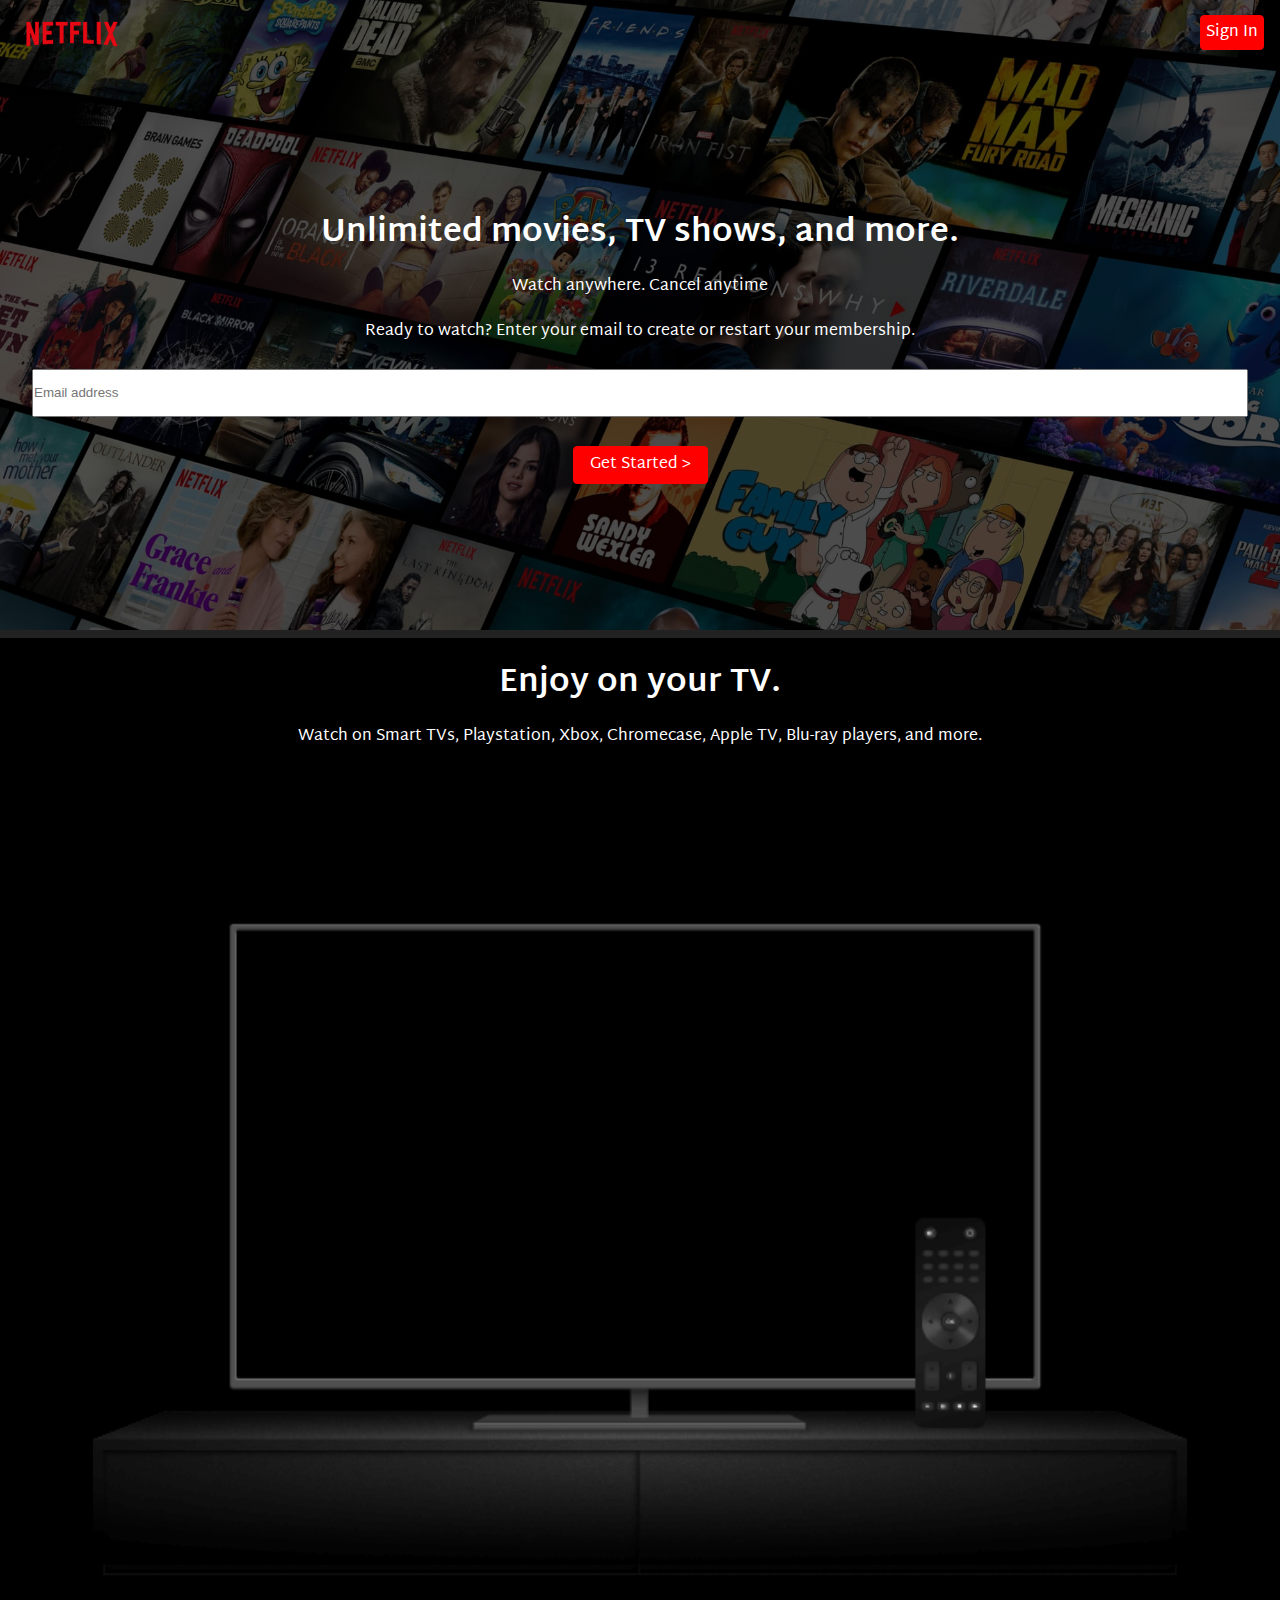
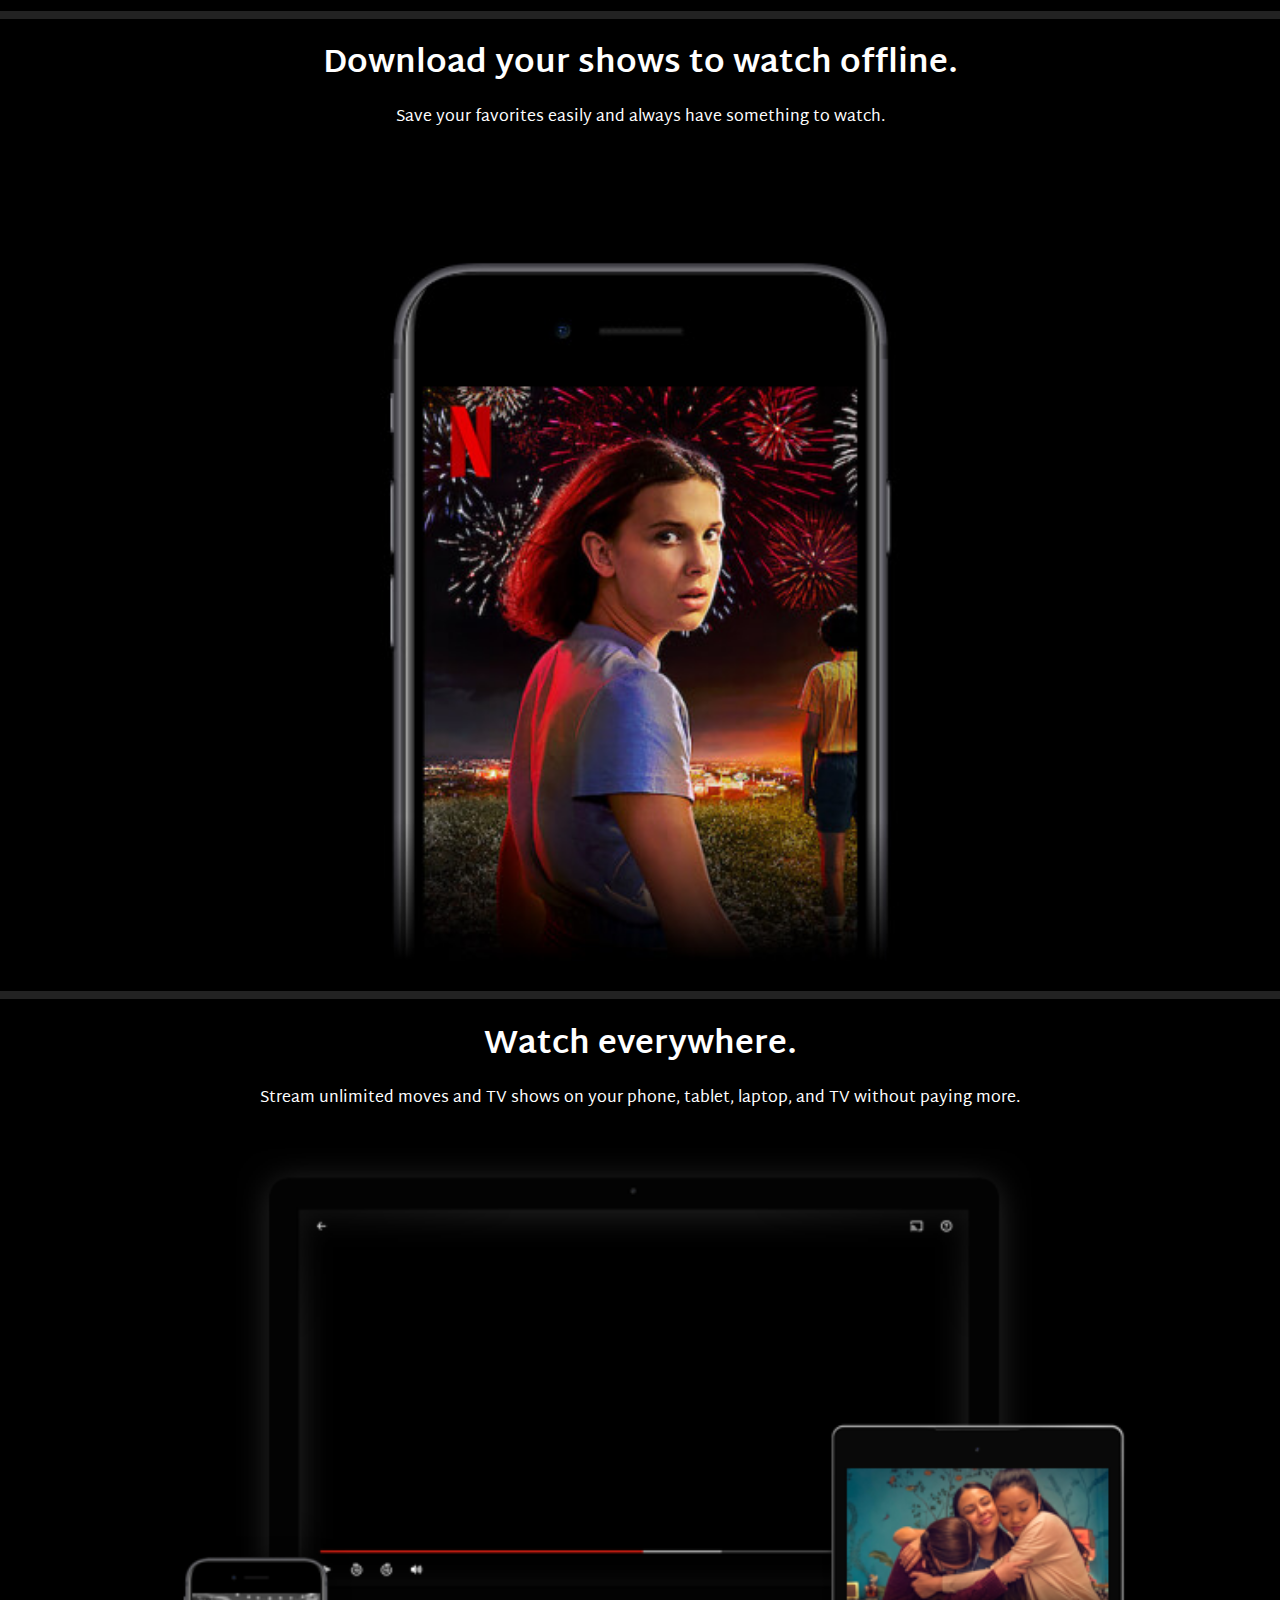
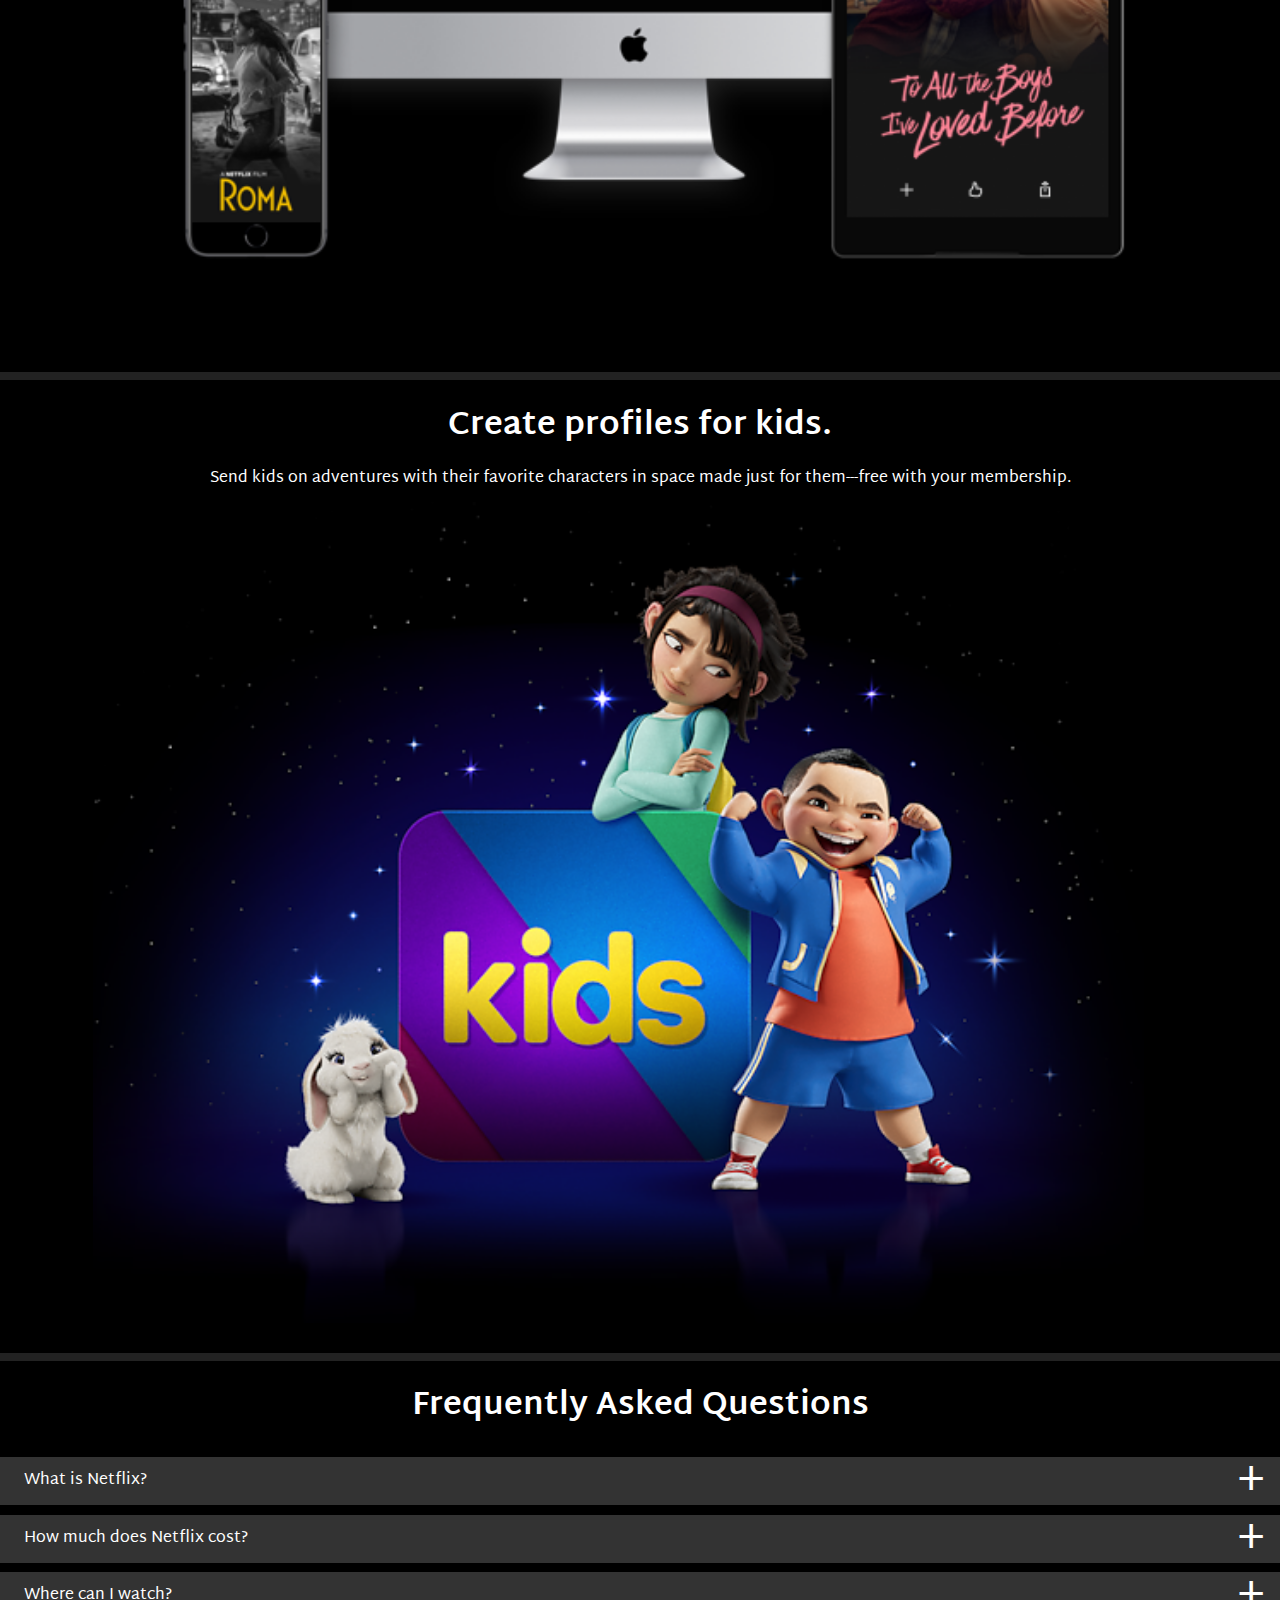
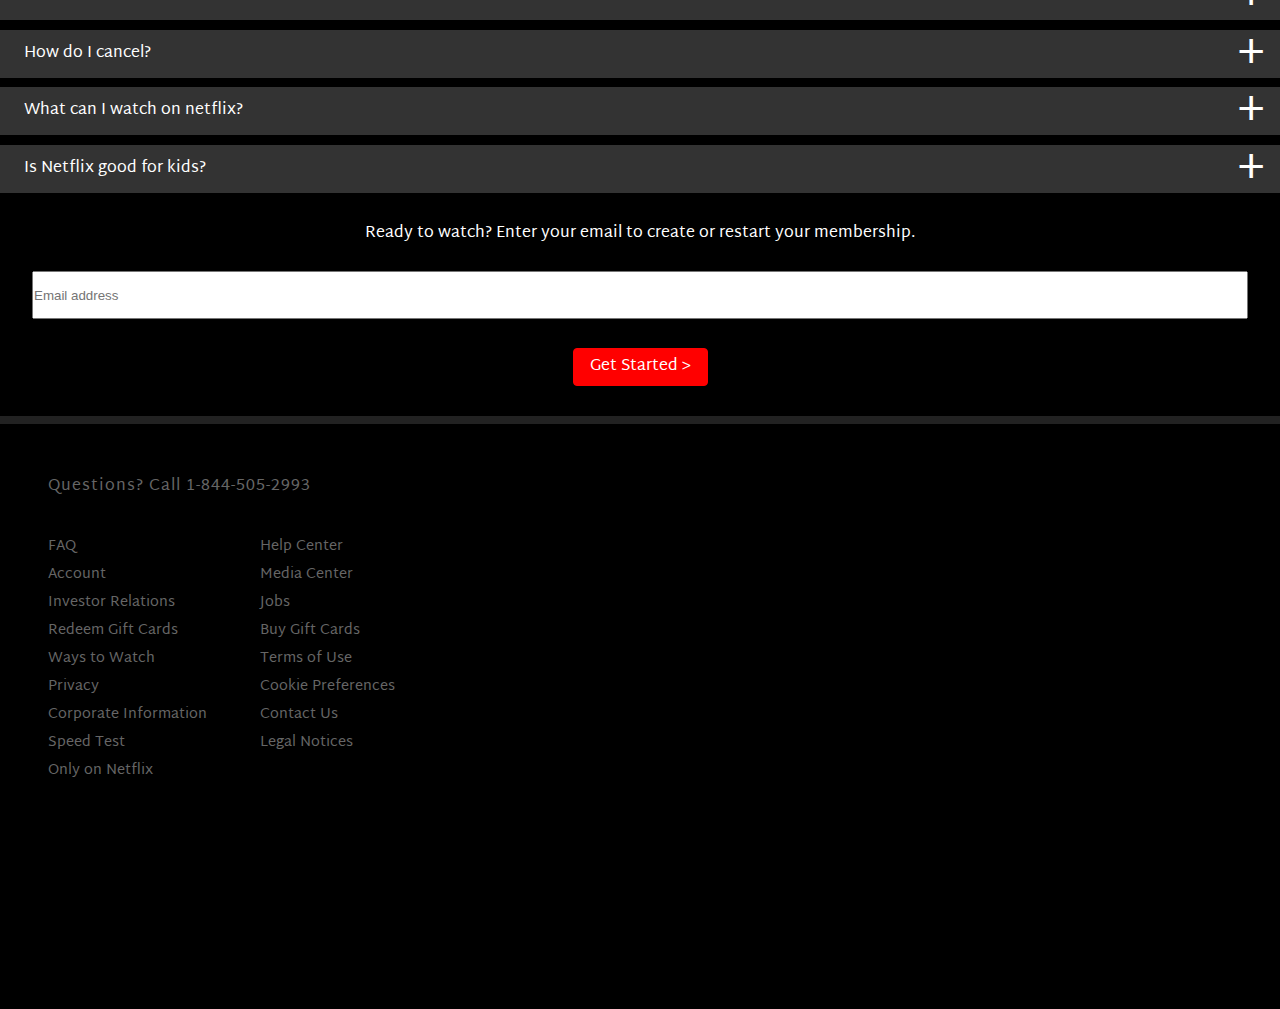
==== index.html @ 8c1cb157 "created Netflix landing page (mobile version)" ====
<!DOCTYPE html>
<html lang="en">
<head>
    <meta charset="UTF-8">
    <meta http-equiv="X-UA-Compatible" content="IE=edge">
    <meta name="viewport" content="width=device-width, initial-scale=1.0">
    <title>Nextflix - Watch TV Shows Online, Watch Movies Online
    </title>
    <link rel="stylesheet" href="styles.css">
    <link rel="preconnect" href="https://fonts.googleapis.com">
    <link rel="preconnect" href="https://fonts.gstatic.com" crossorigin>
    <link href="https://fonts.googleapis.com/css2?family=Martel+Sans:wght@200&display=swap" rel="stylesheet">
</head>
<body>

    <header class="header">
        <div class="header__background-image"></div>
        <div class="header__top">
            <img class="header__logo" src="images/logo.png" alt="Netflix">
            <a href="#" class="header__btn header__btn--style">Sign In</a>
        </div>
        <section class="header__section-a">
            <h1>Unlimited movies, TV shows, and more.</h1>
            <p>Watch anywhere. Cancel anytime</p>
            <p>Ready to watch? Enter your email to create or restart your membership.</p>
            <input class="header__section-a-input" type="text" placeholder="Email address">
            <a href="#" class="header__get-started-btn">Get Started ></a>
        </section>
    </header>

    <main>
        <section class="section-b">
            <h1>Enjoy on your TV.</h1>
            <p>Watch on Smart TVs, Playstation, Xbox, Chromecase, Apple TV, Blu-ray players, and more.</p>
            <img src="./images/tv.png" alt="tv">
        </section>
        <section class="section-c">
            <h1>Download your shows to watch offline.</h1>
            <p>Save your favorites easily and always have something to watch.</p>
            <img src="./images/iphone.jpg" alt="iphone">
        </section>
        <section class="section-d">
            <h1>Watch everywhere.</h1>
            <p>Stream unlimited moves and TV shows on your phone, tablet, laptop, and TV without paying more.</p>
            <img src="./images/mac.png" alt="mac">
        </section>
        <section class="section-e">
            <h1>Create profiles for kids.</h1>
            <p>Send kids on adventures with their favorite characters in space made just for them---free with your membership.</p>
            <img src="./images/kids.png" alt="kids">
        </section>
        <section class="section-f">
            <h1>Frequently Asked Questions</h1>
            <ul>
                <li>What is Netflix?<span>+</span></li>
                <li>How much does Netflix cost?<span>+</span></li>
                <li>Where can I watch?<span>+</span></li>
                <li>How do I cancel?<span>+</span></li>
                <li>What can I watch on netflix?<span>+</span></li>
                <li>Is Netflix good for kids?<span>+</span></li>
            </ul>
            <p>Ready to watch? Enter your email to create or restart your membership.</p>
            <input class="section-f__input" type="text" placeholder="Email address">
            <a href="#" class="section-f__get-started-btn">Get Started ></a>
           
        </section>

    </main>

    <footer>
        <p>Questions? Call 1-844-505-2993</p>
        <ul class="footer__ul">
           <li><a href="">FAQ</a></li>
           <li><a href="">Account</a></li>
           <li><a href="">Investor Relations</a></li>
           <li><a href="">Redeem Gift Cards</a></li>
           <li><a href="">Ways to Watch</a></li>
           <li><a href="">Privacy</a></li>
           <li><a href="">Corporate Information</a></li>
           <li><a href="">Speed Test</a></li>
           <li><a href="">Only on Netflix</a></li>
           <li><a href="">Help Center</a></li>
           <li><a href="">Media Center</a></li>
           <li><a href="">Jobs</a></li>
           <li><a href="">Buy Gift Cards</a></li>
           <li><a href="">Terms of Use</a></li>
           <li><a href="">Cookie Preferences</a></li>
           <li><a href="">Contact Us</a></li>
           <li><a href="">Legal Notices</a></li>
        </ul>
    </footer>
</body>
</html>
---- styles.css ----
* {
  margin: 0;
  padding: 0;
  box-sizing: border-box;
}

:root {
  --netflix-red: red;
  --netflix-white: #fff;
}

body {
  background: #222;
  color: var(--netflix-white);
  font-family: "Martel Sans", sans-serif;
}

header {
  display: flex;
  flex-direction: column;
  height: 70vh;
}

.header__background-image {
  background: url("./images/netflix-background.jpg");
  position: absolute;
  background-position: center;
  background-size: cover;
  background-repeat: no-repeat;
  width: 100%;
  height: 70vh;
  z-index: -1;
}

.header__background-image::after {
  content: "";
  position: absolute;
  top: 0;
  left: 0;
  right: 0;
  bottom: 0;
  background: radial-gradient(black, black);
  opacity: 0.6;
}

.header__top {
  display: flex;
  justify-content: space-between;
  align-items: center;
  height: 4rem;
}

.header__logo {
  width: 7rem;
  margin: 1rem;
}

.header__btn,
.header__get-started-btn,
.section-f__get-started-btn {
  color: white;
  text-decoration: none;
  background: var(--netflix-red);
  border: 1px solid var(--netflix-red);
  border-radius: 4px;
  outline: none;
}

.header__btn {
  margin-right: 1rem;
  padding: 2px 5px;
}

.header__get-started-btn,
.section-f__get-started-btn {
  padding: 10px 16px;
}

main section {
  background: black;
}

main img {
  width: 90%;
  background-size: cover;
  margin-top: 0;
}

section {
  display: flex;
  flex-direction: column;
  justify-content: center;
  align-items: center;
  margin-top: 0.5rem;
  color: var(--netflix-white);
  text-align: center;
  line-height: 1;
  height: 70vh;
  padding: 1rem 2rem;
  height: 100%;
}

section > * {
  margin: 0.9rem;
}

.header__section-a-input,
.section-f__input {
  width: 100%;
  height: 3rem;
  outline: none;
}

.section-f ul {
  display: flex;
  flex-direction: column;
}

.section-f ul li {
  position: relative;
  display: flex;
  list-style-type: none;
  background: #333;
  width: 100vw;
  height: 3rem;
  text-align: left;
  align-items: center;
  padding-left: 1.5rem;
  margin: 0.3rem 0;
}

.section-f ul li span {
  position: absolute;
  right: 1rem;
  font-size: 3rem;
}

footer {
  margin-top: 0.5rem;
  background: black;
  color: #666;
  padding: 3rem;
  height: 65vh;
}

footer p {
  letter-spacing: 1px;
}

footer ul {
  padding-top: 2rem;
  display: flex;
  flex-direction: column;
  flex-wrap: wrap;
  height: 300px;
  width: 400px;
}

footer li {
  list-style-type: none;
  font-size: 0.905rem;
  margin-bottom: 1px;
}

a {
  text-decoration: none;
  color: #666;
}

@media (max-width: 950px) {
  section {
    flex-wrap: row;
  }
}
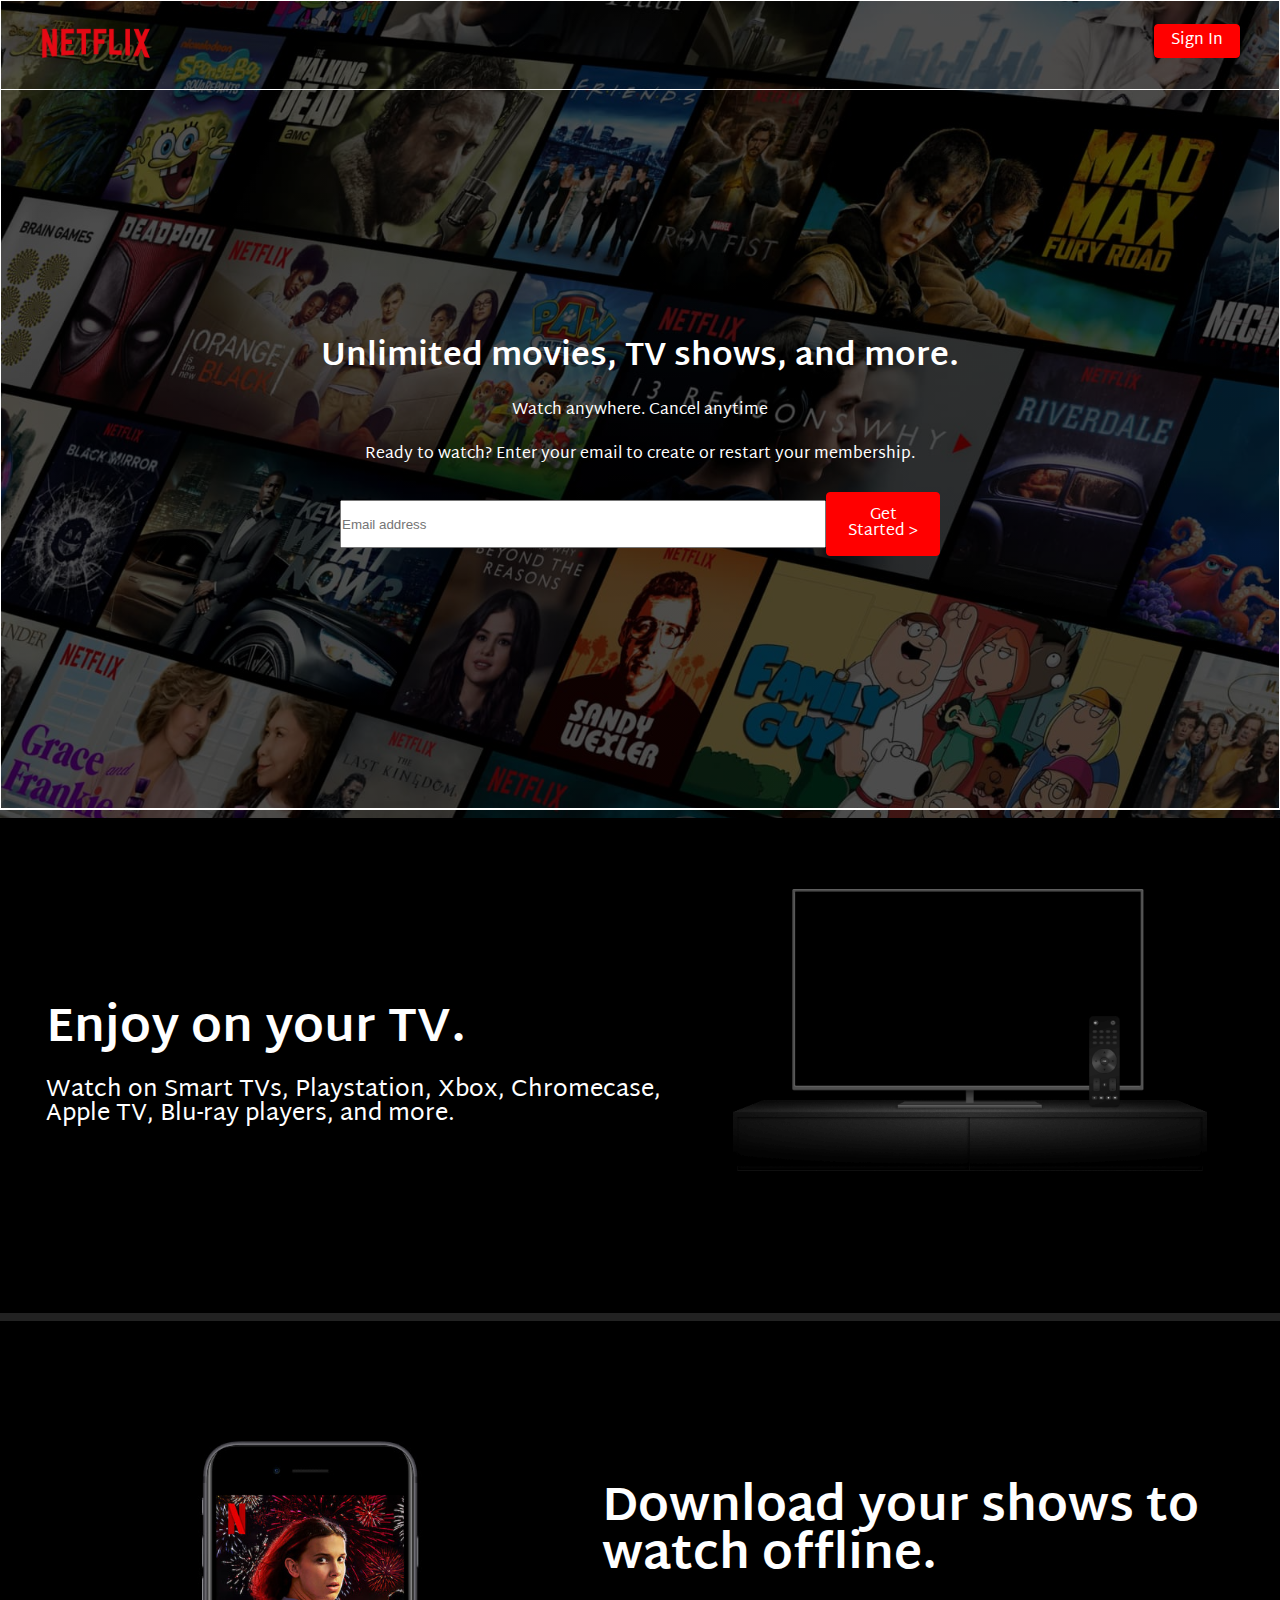
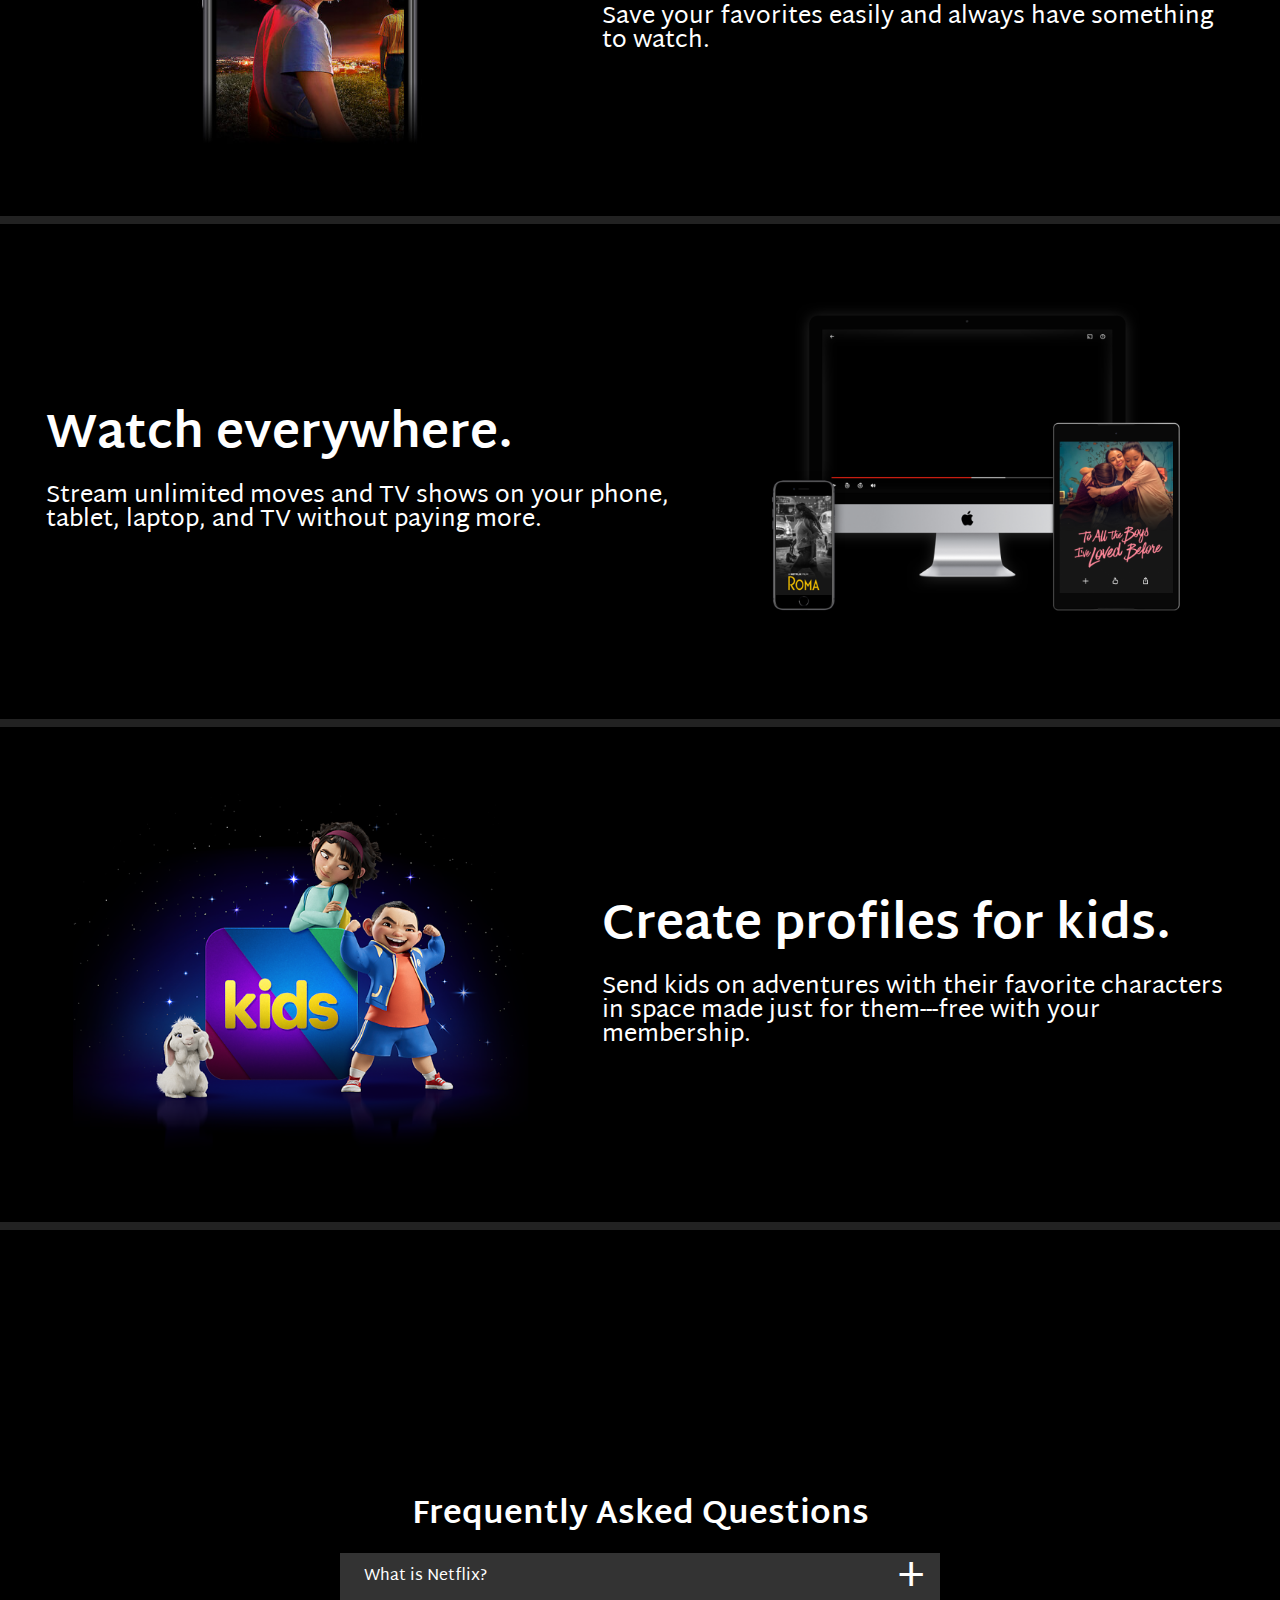
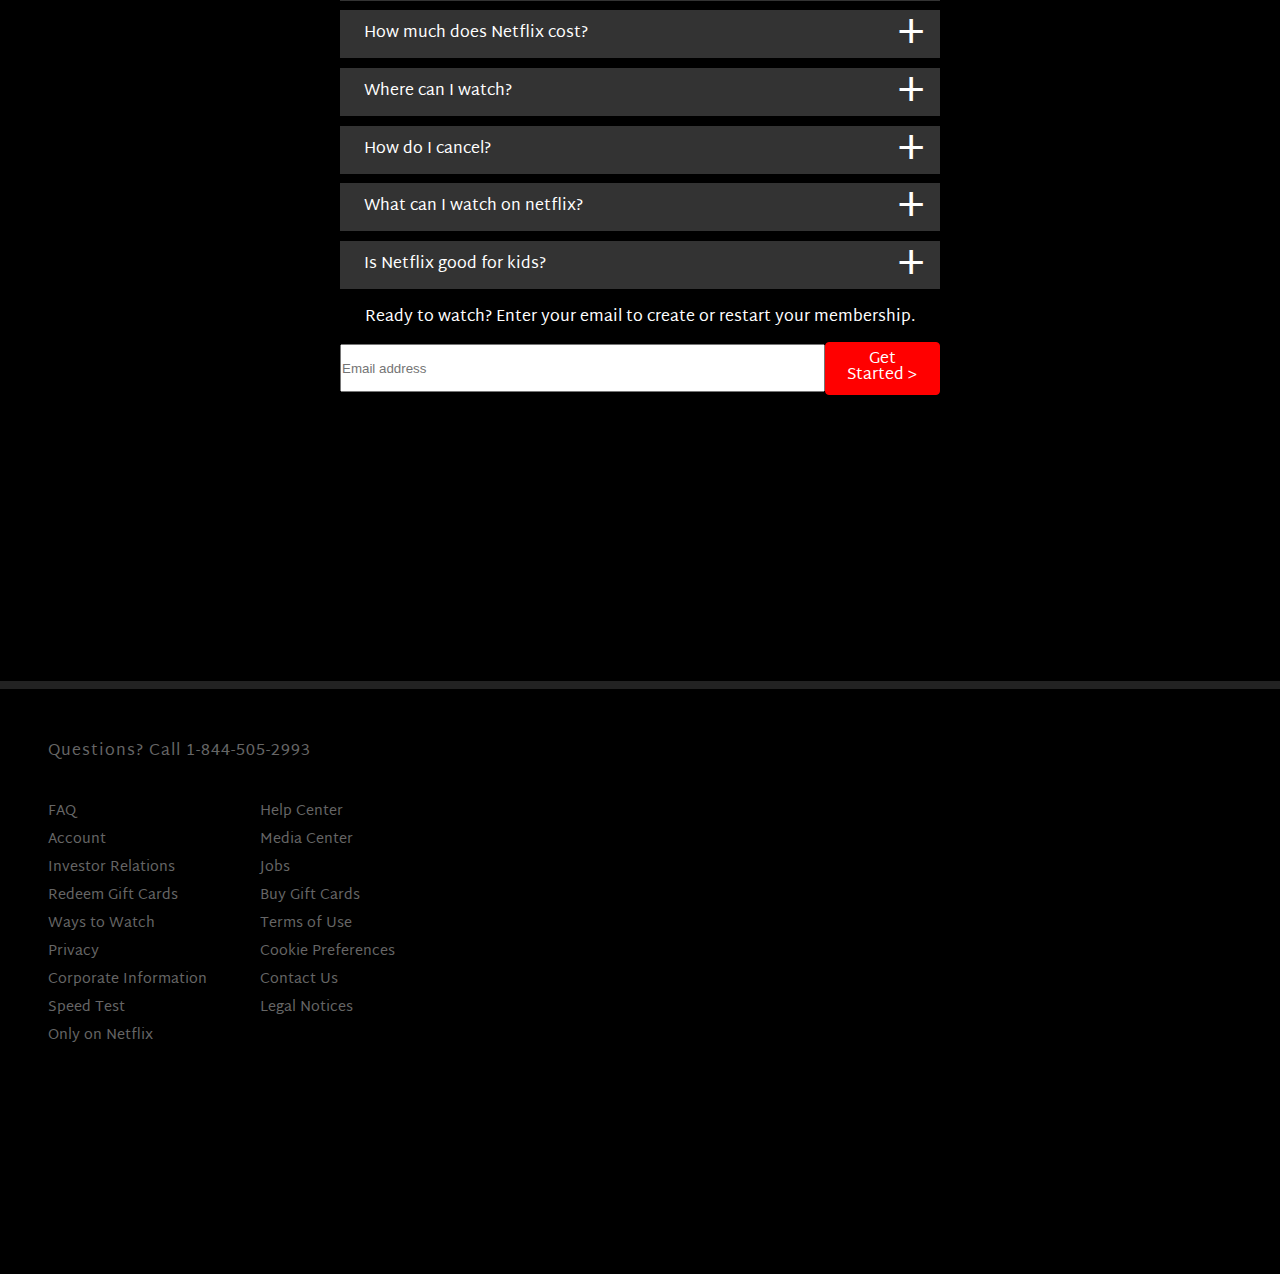
==== commit 92223086: "added media queries and other stylings to make responsive" ====
--- a/index.html
+++ b/index.html
@@ -19,49 +19,79 @@
             <img class="header__logo" src="images/logo.png" alt="Netflix">
             <a href="#" class="header__btn header__btn--style">Sign In</a>
         </div>
-        <section class="header__section-a">
+        <section id="section-a" class="header__section-a">
             <h1>Unlimited movies, TV shows, and more.</h1>
             <p>Watch anywhere. Cancel anytime</p>
             <p>Ready to watch? Enter your email to create or restart your membership.</p>
-            <input class="header__section-a-input" type="text" placeholder="Email address">
-            <a href="#" class="header__get-started-btn">Get Started ></a>
+            <div class="email">
+                <input class="header__section-a-input" type="text" placeholder="Email address">
+                <a href="#" class="header__get-started-btn">Get Started ></a>
+            </div>
+
         </section>
     </header>
 
     <main>
-        <section class="section-b">
-            <h1>Enjoy on your TV.</h1>
-            <p>Watch on Smart TVs, Playstation, Xbox, Chromecase, Apple TV, Blu-ray players, and more.</p>
-            <img src="./images/tv.png" alt="tv">
+        <section class="section-b main__section">
+            <div class="section__text">
+                <h1>Enjoy on your TV.</h1>
+                <p>Watch on Smart TVs, Playstation, Xbox, Chromecase, Apple TV, Blu-ray players, and more.</p>
+            </div>
+
+            <div class="section__img main__section">
+                <img src="./images/tv.png" alt="tv">
+            </div>
         </section>
-        <section class="section-c">
-            <h1>Download your shows to watch offline.</h1>
-            <p>Save your favorites easily and always have something to watch.</p>
-            <img src="./images/iphone.jpg" alt="iphone">
+        
+        <section class="section-c main__section">
+            <div class="section__text">
+                <h1>Download your shows to watch offline.</h1>
+                <p>Save your favorites easily and always have something to watch.</p>
+            </div>
+
+            <div class="section__img">
+                <img src="./images/iphone.jpg" alt="iphone">
+            </div>  
         </section>
-        <section class="section-d">
-            <h1>Watch everywhere.</h1>
-            <p>Stream unlimited moves and TV shows on your phone, tablet, laptop, and TV without paying more.</p>
-            <img src="./images/mac.png" alt="mac">
+
+        <section class="section-d main__section">
+            <div class="section__text">
+                <h1>Watch everywhere.</h1>
+                <p>Stream unlimited moves and TV shows on your phone, tablet, laptop, and TV without paying more.</p>
+            </div>
+            <div class="section__img">
+                <img src="./images/mac.png" alt="mac">
+            </div>
         </section>
-        <section class="section-e">
-            <h1>Create profiles for kids.</h1>
-            <p>Send kids on adventures with their favorite characters in space made just for them---free with your membership.</p>
-            <img src="./images/kids.png" alt="kids">
+
+        <section class="section-e main__section">
+            <div class="section__text">
+                <h1>Create profiles for kids.</h1>
+                <p>Send kids on adventures with their favorite characters in space made just for them---free with your membership.</p>
+            </div>
+            <div class="section__img">
+                <img src="./images/kids.png" alt="kids">
+            </div>
         </section>
+
         <section class="section-f">
-            <h1>Frequently Asked Questions</h1>
-            <ul>
-                <li>What is Netflix?<span>+</span></li>
-                <li>How much does Netflix cost?<span>+</span></li>
-                <li>Where can I watch?<span>+</span></li>
-                <li>How do I cancel?<span>+</span></li>
-                <li>What can I watch on netflix?<span>+</span></li>
-                <li>Is Netflix good for kids?<span>+</span></li>
-            </ul>
-            <p>Ready to watch? Enter your email to create or restart your membership.</p>
-            <input class="section-f__input" type="text" placeholder="Email address">
-            <a href="#" class="section-f__get-started-btn">Get Started ></a>
+            <div class="section-faq">
+                <h1>Frequently Asked Questions</h1>
+                <ul>
+                    <li>What is Netflix?<span>+</span></li>
+                    <li>How much does Netflix cost?<span>+</span></li>
+                    <li>Where can I watch?<span>+</span></li>
+                    <li>How do I cancel?<span>+</span></li>
+                    <li>What can I watch on netflix?<span>+</span></li>
+                    <li>Is Netflix good for kids?<span>+</span></li>
+                </ul>
+                <p>Ready to watch? Enter your email to create or restart your membership.</p>
+                <div class="email">
+                    <input class="section-faq__input" type="text" placeholder="Email address">
+                    <a href="#" class="section-faq__get-started-btn">Get Started ></a>
+                </div>
+
+            </div>
            
         </section>
 
--- a/styles.css
+++ b/styles.css
@@ -18,6 +18,7 @@
 header {
   display: flex;
   flex-direction: column;
+  align-items: center;
   height: 70vh;
 }
 
@@ -28,7 +29,7 @@
   background-size: cover;
   background-repeat: no-repeat;
   width: 100%;
-  height: 70vh;
+  height: 100%;
   z-index: -1;
 }
 
@@ -47,6 +48,7 @@
   display: flex;
   justify-content: space-between;
   align-items: center;
+  width: 100vw;
   height: 4rem;
 }
 
@@ -55,9 +57,13 @@
   margin: 1rem;
 }
 
+.header__btn {
+  line-height: 1;
+}
+
 .header__btn,
 .header__get-started-btn,
-.section-f__get-started-btn {
+.section-faq__get-started-btn {
   color: white;
   text-decoration: none;
   background: var(--netflix-red);
@@ -68,12 +74,12 @@
 
 .header__btn {
   margin-right: 1rem;
-  padding: 2px 5px;
+  padding: 5px 5px;
 }
 
 .header__get-started-btn,
-.section-f__get-started-btn {
-  padding: 10px 16px;
+.section-faq__get-started-btn {
+  padding: 0.6rem 1rem;
 }
 
 main section {
@@ -105,18 +111,27 @@
 }
 
 .header__section-a-input,
-.section-f__input {
+.section-faq__input {
   width: 100%;
+  max-width: 500px;
   height: 3rem;
   outline: none;
 }
-
-.section-f ul {
-  display: flex;
-  flex-direction: column;
-}
-
-.section-f ul li {
+header {
+  border: 1px solid white;
+}
+
+.header__section-a {
+  width: 100vw;
+  border: 1px solid white;
+}
+
+.section-faq ul {
+  display: flex;
+  flex-direction: column;
+}
+
+.section-faq ul li {
   position: relative;
   display: flex;
   list-style-type: none;
@@ -129,7 +144,7 @@
   margin: 0.3rem 0;
 }
 
-.section-f ul li span {
+.section-faq ul li span {
   position: absolute;
   right: 1rem;
   font-size: 3rem;
@@ -158,7 +173,7 @@
 
 footer li {
   list-style-type: none;
-  font-size: 0.905rem;
+  font-size: 0.9rem;
   margin-bottom: 1px;
 }
 
@@ -167,8 +182,95 @@
   color: #666;
 }
 
-@media (max-width: 950px) {
-  section {
-    flex-wrap: row;
-  }
-}
+.section__text h1 {
+  padding: 1rem 2rem;
+  margin-bottom: 0.9rem;
+}
+
+.section-faq {
+  display: flex;
+  flex-direction: column;
+  align-items: center;
+  height: 80vh;
+  width: 80vw;
+  max-width: 600px;
+}
+
+.section-faq > * {
+  margin-bottom: 1rem;
+}
+
+.email {
+  display: flex;
+  flex-direction: column;
+  width: 100%;
+  max-width: 600px;
+  align-items: center;
+}
+
+.email input {
+  margin-bottom: 1rem;
+}
+
+@media (min-width: 950px) {
+  .main__section:nth-child(odd) {
+    flex-direction: row;
+    height: 55vh;
+  }
+  .main__section:nth-child(even) {
+    flex-direction: row-reverse;
+    height: 55vh;
+  }
+  .section__text {
+    display: flex;
+    flex-direction: column;
+    justify-content: center;
+    width: 60vw;
+    text-align: left;
+    height: 15rem;
+  }
+  .section__text h1 {
+    padding: 0;
+    margin-bottom: 1.5rem;
+    font-size: 3rem;
+  }
+  .section__text p {
+    font-size: 1.5rem;
+  }
+  .email {
+    flex-direction: row;
+  }
+  .email input {
+    margin: 0;
+  }
+
+  .header__get-started-btn {
+    padding: 15px;
+  }
+  .section-faq {
+    justify-content: center;
+    height: 110vh;
+  }
+}
+
+@media (min-width: 550px) {
+  .section-faq ul {
+    width: 100%;
+  }
+  .section-faq ul li {
+    width: 100%;
+  }
+  header {
+    height: 90vh;
+  }
+  .header__top {
+    height: 5rem;
+    padding: 0 1.5rem;
+  }
+  .header__logo {
+    transform: scale(1.18);
+  }
+  .header__btn {
+    padding: 0.5rem 1rem;
+  }
+}
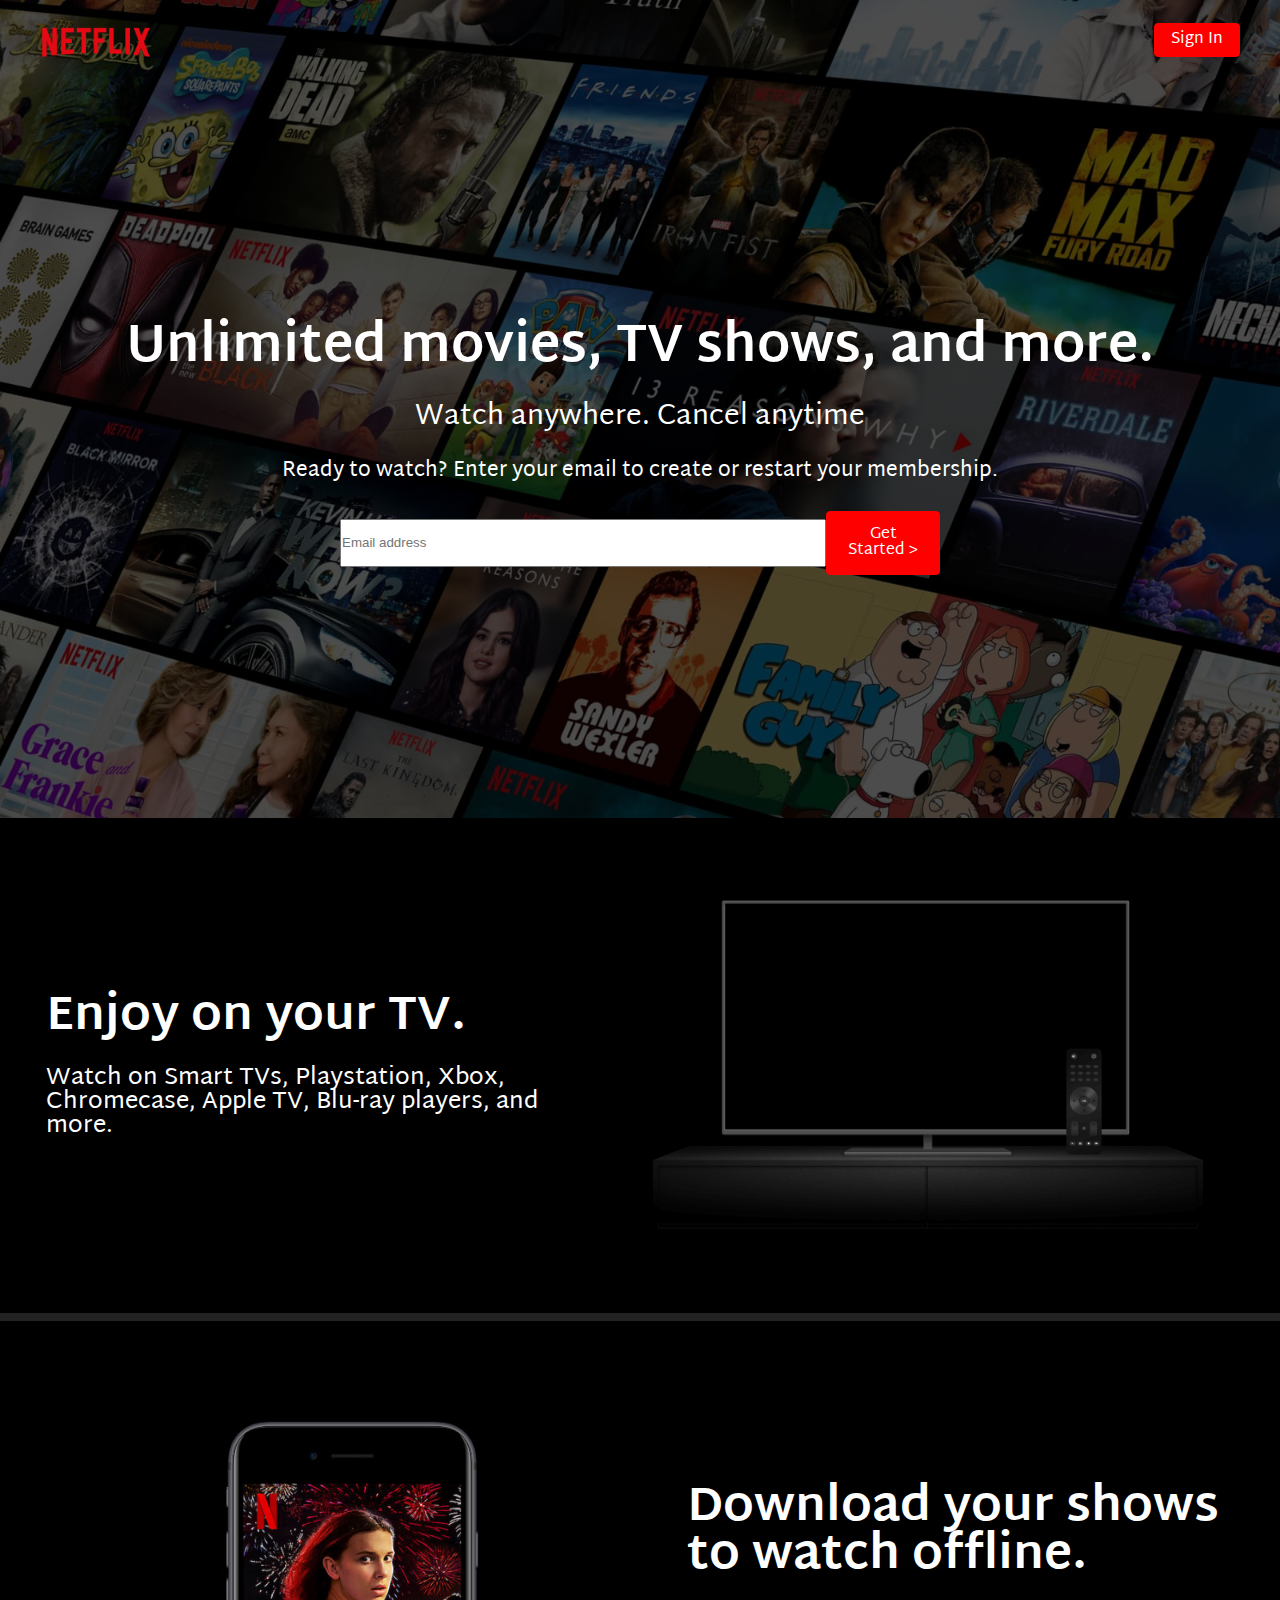
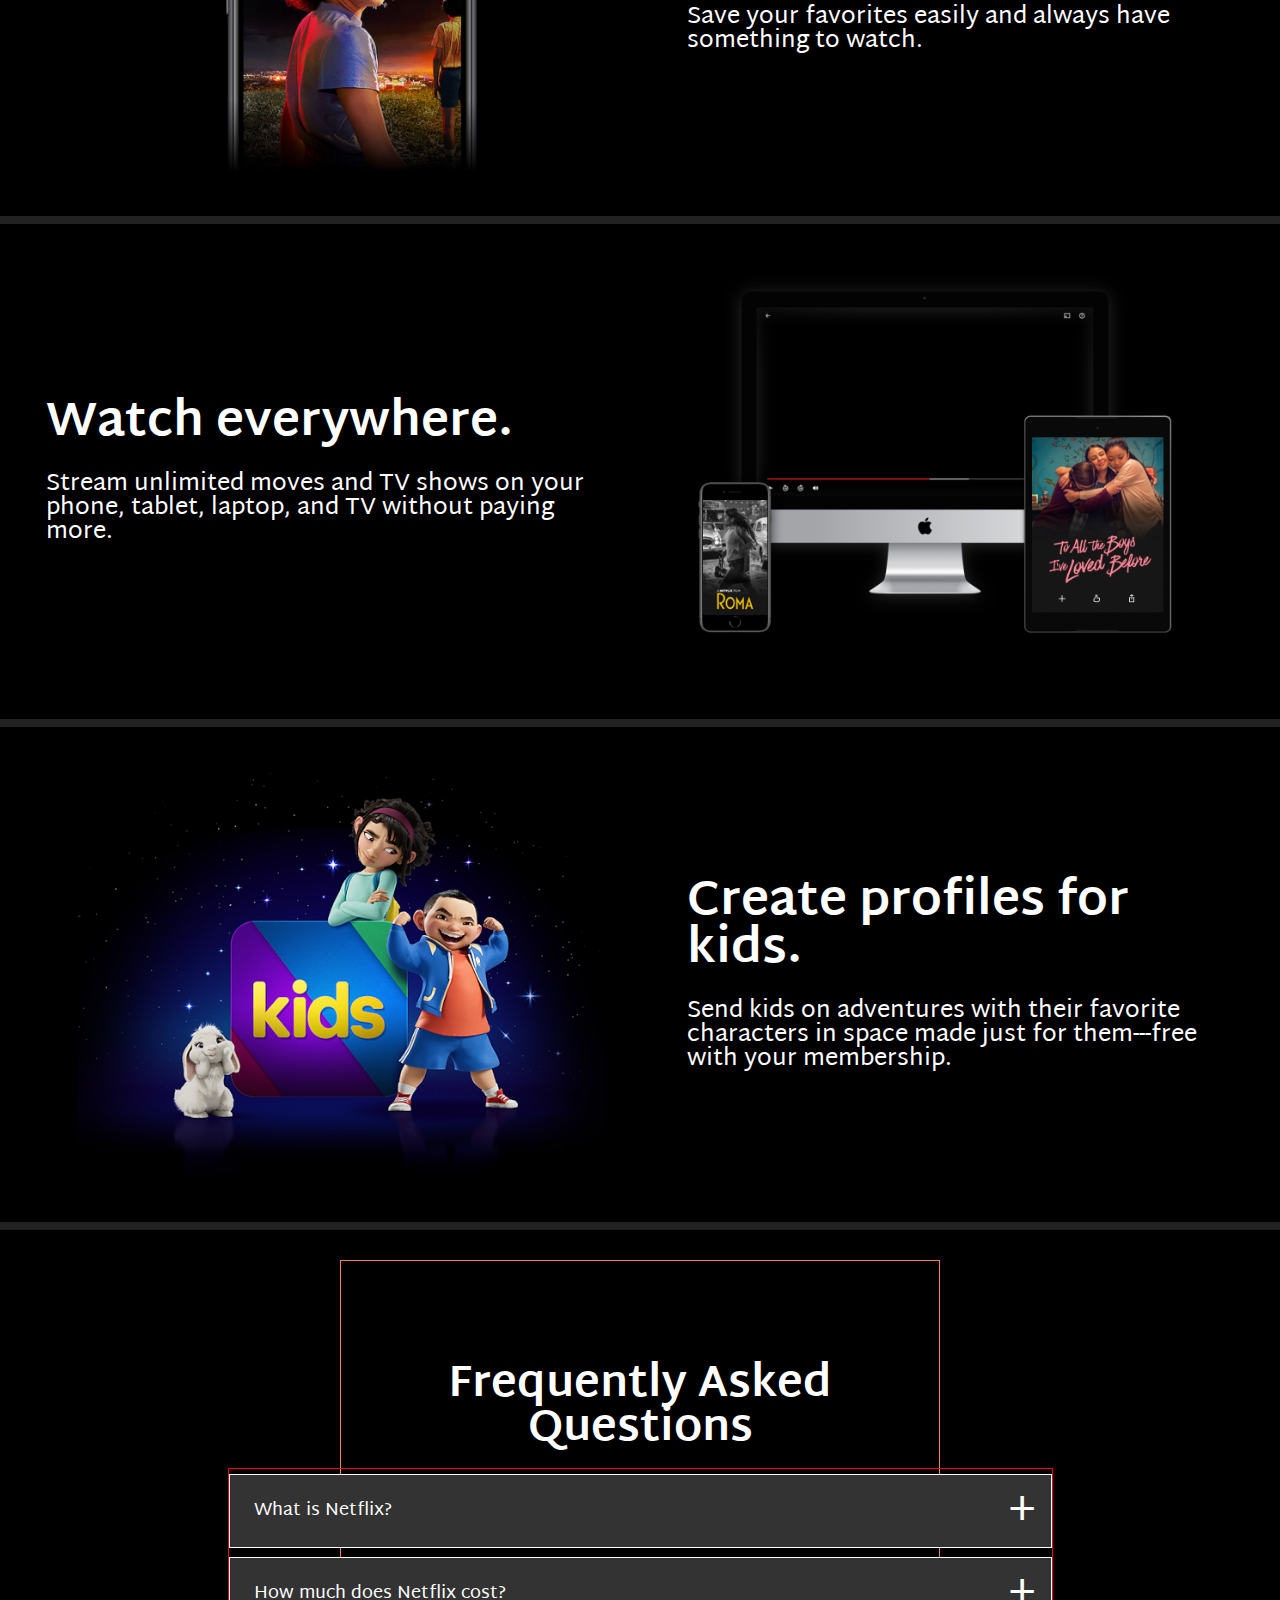
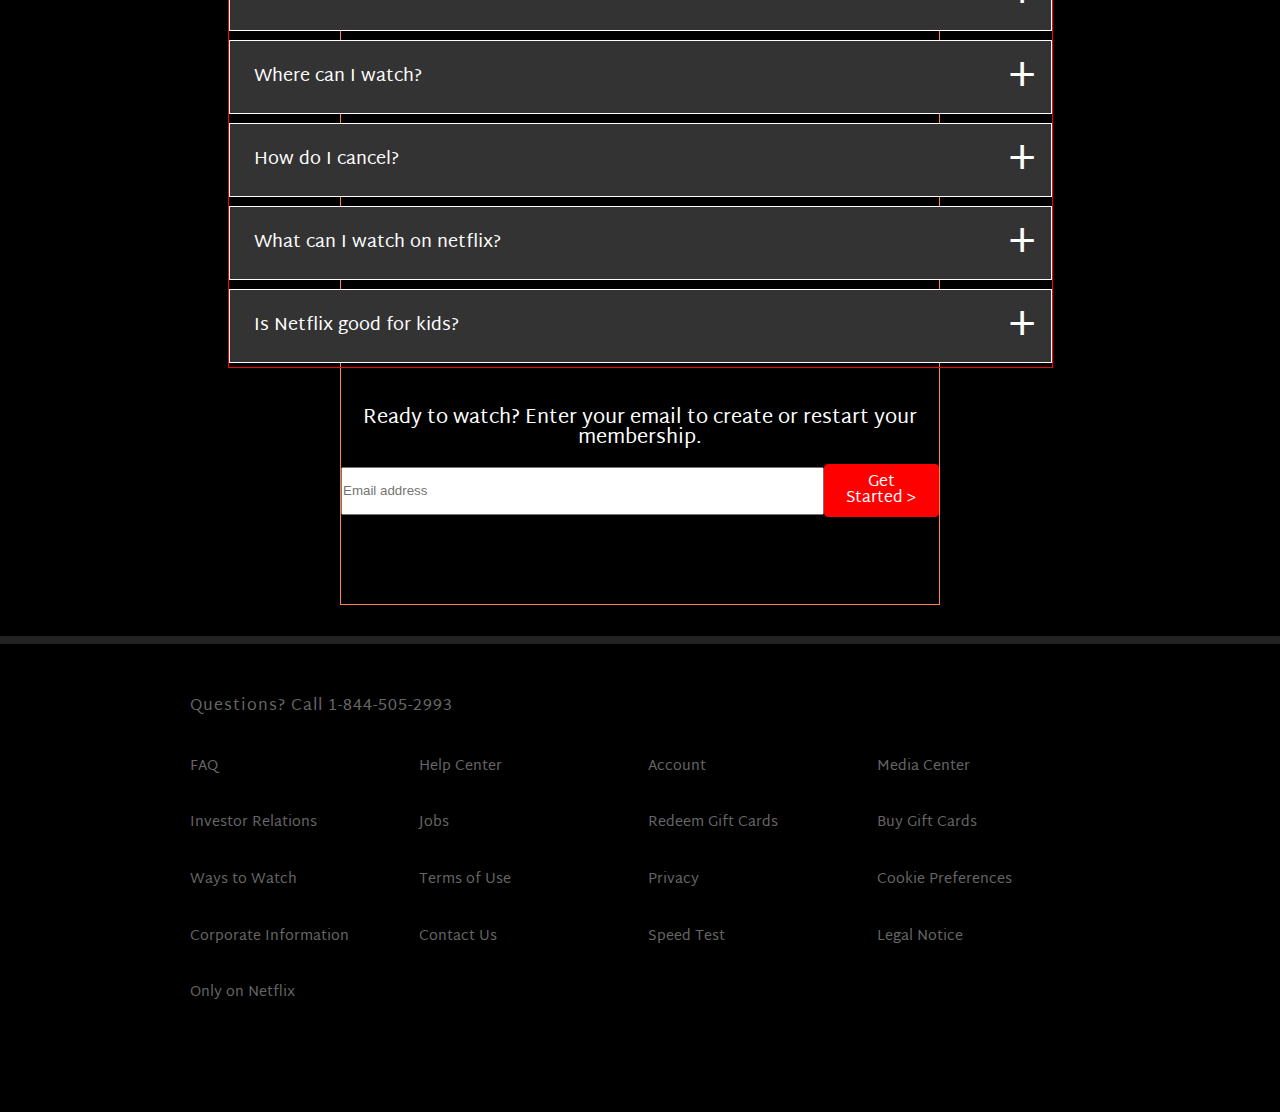
==== commit be5235b9: "udpated some of the styling" ====
--- a/index.html
+++ b/index.html
@@ -21,8 +21,8 @@
         </div>
         <section id="section-a" class="header__section-a">
             <h1>Unlimited movies, TV shows, and more.</h1>
-            <p>Watch anywhere. Cancel anytime</p>
-            <p>Ready to watch? Enter your email to create or restart your membership.</p>
+            <p id="header__p1">Watch anywhere. Cancel anytime</p>
+            <p id="header__p2"">Ready to watch? Enter your email to create or restart your membership.</p>
             <div class="email">
                 <input class="header__section-a-input" type="text" placeholder="Email address">
                 <a href="#" class="header__get-started-btn">Get Started ></a>
@@ -98,26 +98,29 @@
     </main>
 
     <footer>
-        <p>Questions? Call 1-844-505-2993</p>
-        <ul class="footer__ul">
-           <li><a href="">FAQ</a></li>
-           <li><a href="">Account</a></li>
-           <li><a href="">Investor Relations</a></li>
-           <li><a href="">Redeem Gift Cards</a></li>
-           <li><a href="">Ways to Watch</a></li>
-           <li><a href="">Privacy</a></li>
-           <li><a href="">Corporate Information</a></li>
-           <li><a href="">Speed Test</a></li>
-           <li><a href="">Only on Netflix</a></li>
-           <li><a href="">Help Center</a></li>
-           <li><a href="">Media Center</a></li>
-           <li><a href="">Jobs</a></li>
-           <li><a href="">Buy Gift Cards</a></li>
-           <li><a href="">Terms of Use</a></li>
-           <li><a href="">Cookie Preferences</a></li>
-           <li><a href="">Contact Us</a></li>
-           <li><a href="">Legal Notices</a></li>
-        </ul>
+        <div class="footer__container">
+            <p>Questions? Call 1-844-505-2993</p>
+            <ul class="footer__ul">
+                <li><a href="#">FAQ</a></li>
+                <li><a href="#">Help Center</a></li>
+                <li><a href="#">Account</a></li>
+                <li><a href="#">Media Center</a></li>
+                <li><a href="#">Investor Relations</a></li>
+                <li><a href="#">Jobs</a></li>
+                <li><a href="#">Redeem Gift Cards</a></li>
+                <li><a href="#">Buy Gift Cards</a></li>
+                <li><a href="#">Ways to Watch</a></li>
+                <li><a href="#">Terms of Use</a></li>
+                <li><a href="#">Privacy</a></li>
+                <li><a href="#">Cookie Preferences</a></li>
+                <li><a href="#">Corporate Information</a></li>
+                <li><a href="#">Contact Us</a></li>
+                <li><a href="#">Speed Test</a></li>
+                <li><a href="#">Legal Notice</a></li>
+                <li><a href="#">Only on Netflix</a></li>
+            </ul>
+        </div>
+
     </footer>
 </body>
 </html>--- a/styles.css
+++ b/styles.css
@@ -117,13 +117,9 @@
   height: 3rem;
   outline: none;
 }
-header {
-  border: 1px solid white;
-}
 
 .header__section-a {
   width: 100vw;
-  border: 1px solid white;
 }
 
 .section-faq ul {
@@ -151,11 +147,16 @@
 }
 
 footer {
+  display: flex;
+  flex-direction: column;
+  align-items: center;
+  /* justify-content: center; */
   margin-top: 0.5rem;
   background: black;
   color: #666;
   padding: 3rem;
   height: 65vh;
+  width: 100vw;
 }
 
 footer p {
@@ -164,17 +165,17 @@
 
 footer ul {
   padding-top: 2rem;
-  display: flex;
-  flex-direction: column;
-  flex-wrap: wrap;
+  display: grid;
+  grid-template-columns: 1fr 1fr;
   height: 300px;
-  width: 400px;
+  width: 80vw;
+  column-gap: 1rem;
+  max-width: 900px;
 }
 
 footer li {
   list-style-type: none;
   font-size: 0.9rem;
-  margin-bottom: 1px;
 }
 
 a {
@@ -210,6 +211,10 @@
 
 .email input {
   margin-bottom: 1rem;
+}
+
+.section__text {
+  max-width: 547px;
 }
 
 @media (min-width: 950px) {
@@ -250,16 +255,46 @@
   .section-faq {
     justify-content: center;
     height: 110vh;
+    border: 1px solid coral;
+  }
+  .section-faq ul {
+    justify-content: space-between;
+    max-width: 825px;
+    height: 500px;
+    border: 1px solid red;
+  }
+  .section-faq ul li {
+    flex: 1;
+    width: 100%;
+    padding-top: 2.5rem;
+    padding-bottom: 2.5rem;
+    border: 1px solid white;
   }
 }
 
 @media (min-width: 550px) {
+  .section-faq {
+    height: 105vh;
+  }
   .section-faq ul {
-    width: 100%;
+    width: 80vw;
   }
   .section-faq ul li {
     width: 100%;
-  }
+    font-size: 1.125rem;
+    padding-top: 1.75rem;
+    padding-bottom: 1.75rem;
+  }
+
+  .section-faq h1 {
+    font-size: 2.75rem;
+    margin-top: 2rem;
+  }
+  .section-faq p {
+    margin-top: 1.5rem;
+    font-size: 1.25rem;
+  }
+
   header {
     height: 90vh;
   }
@@ -273,4 +308,29 @@
   .header__btn {
     padding: 0.5rem 1rem;
   }
-}
+  .header__section-a h1 {
+    font-size: 3.25rem;
+  }
+  #header__p1 {
+    font-size: 1.75rem;
+  }
+  #header__p2 {
+    font-size: 1.3rem;
+  }
+}
+
+@media (min-width: 501px) {
+  footer ul {
+    grid-template-columns: repeat(3, 1fr);
+    height: 35vh;
+  }
+  footer {
+    height: 52vh;
+  }
+}
+
+@media (min-width: 741px) {
+  footer ul {
+    grid-template-columns: repeat(4, 1fr);
+  }
+}
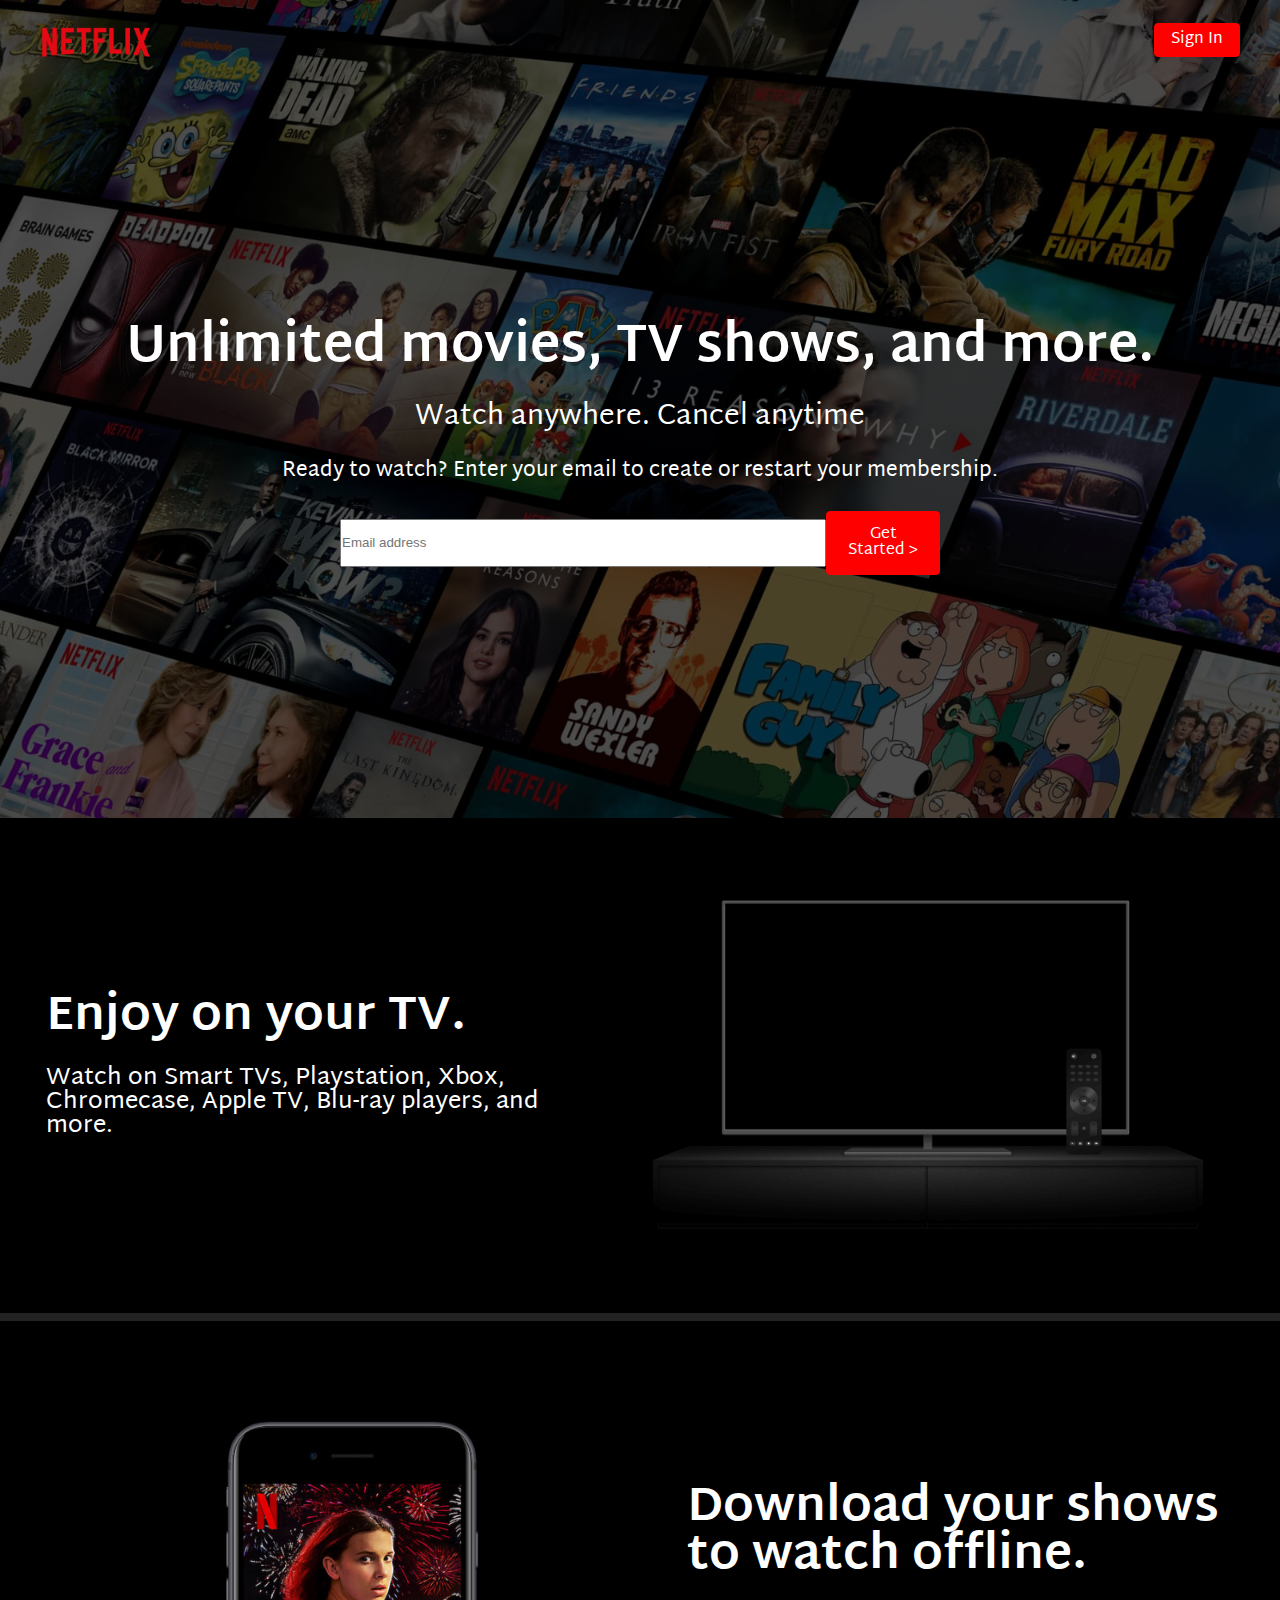
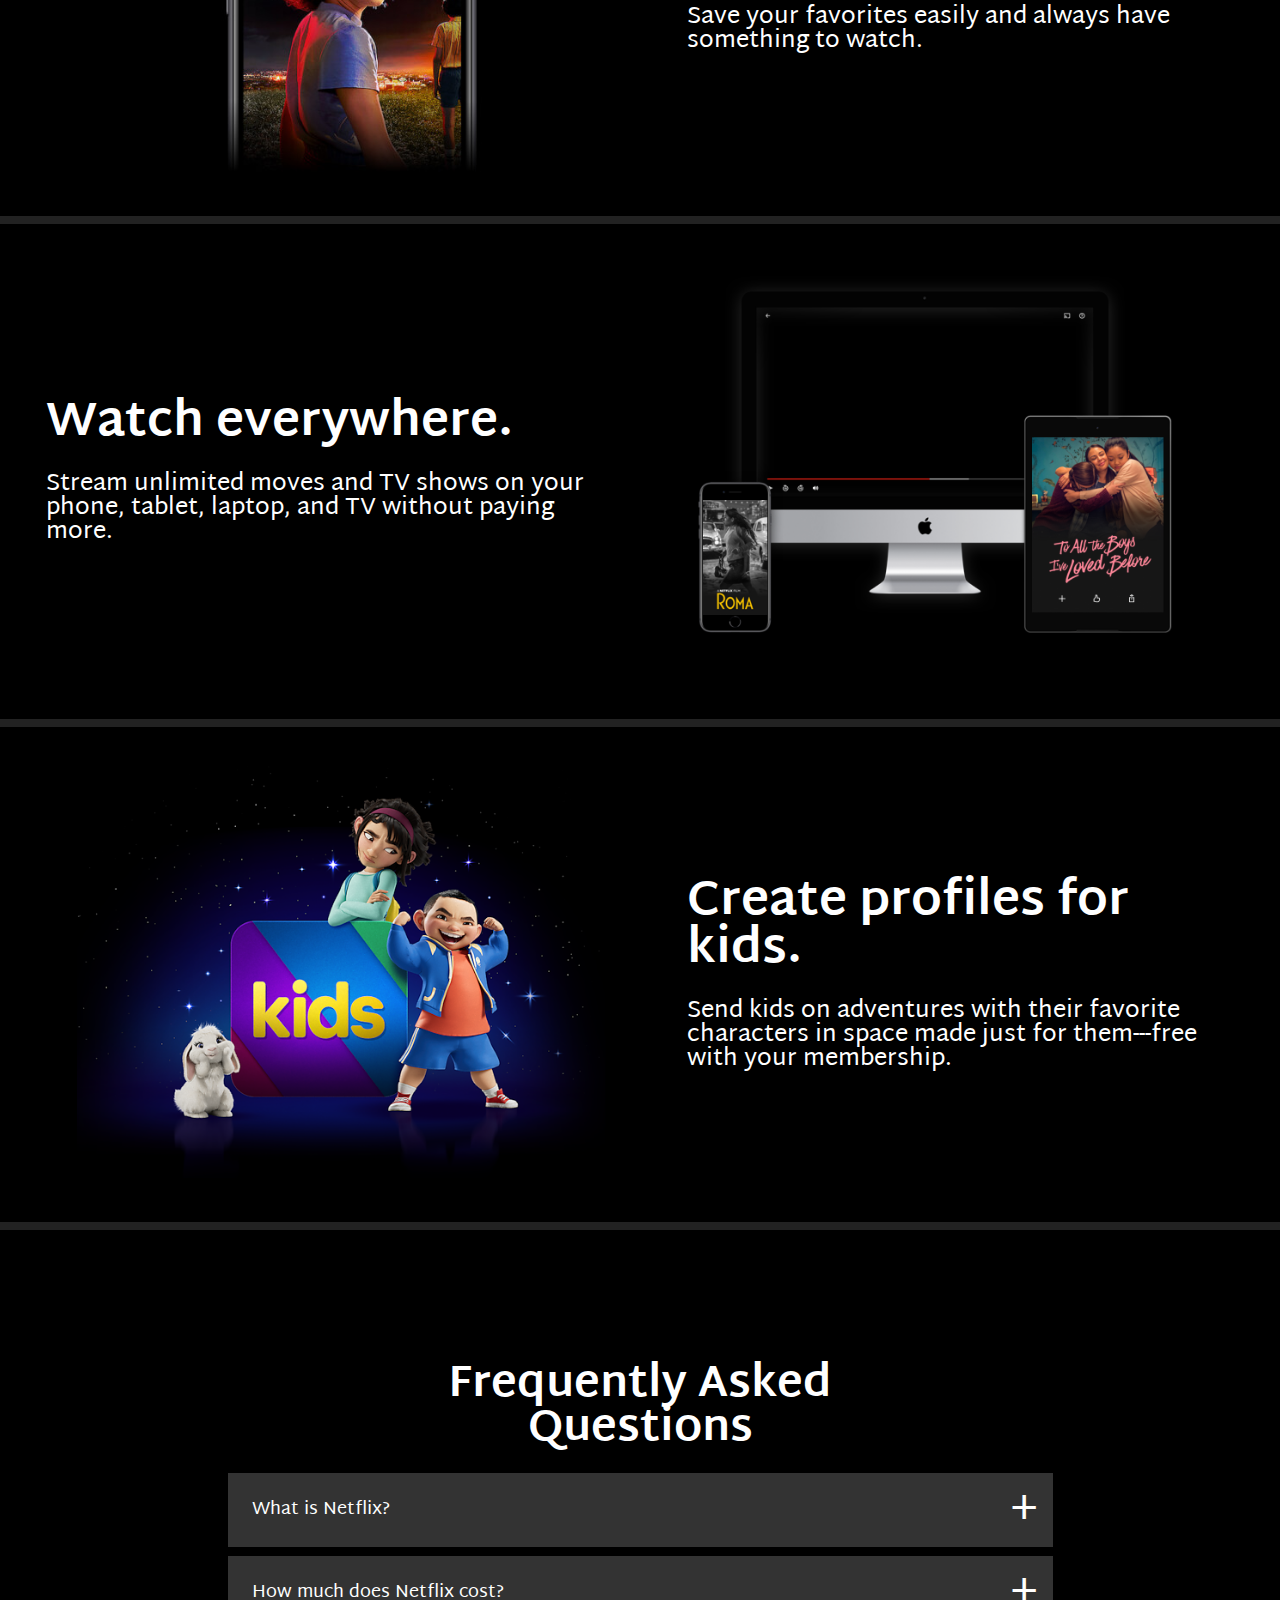
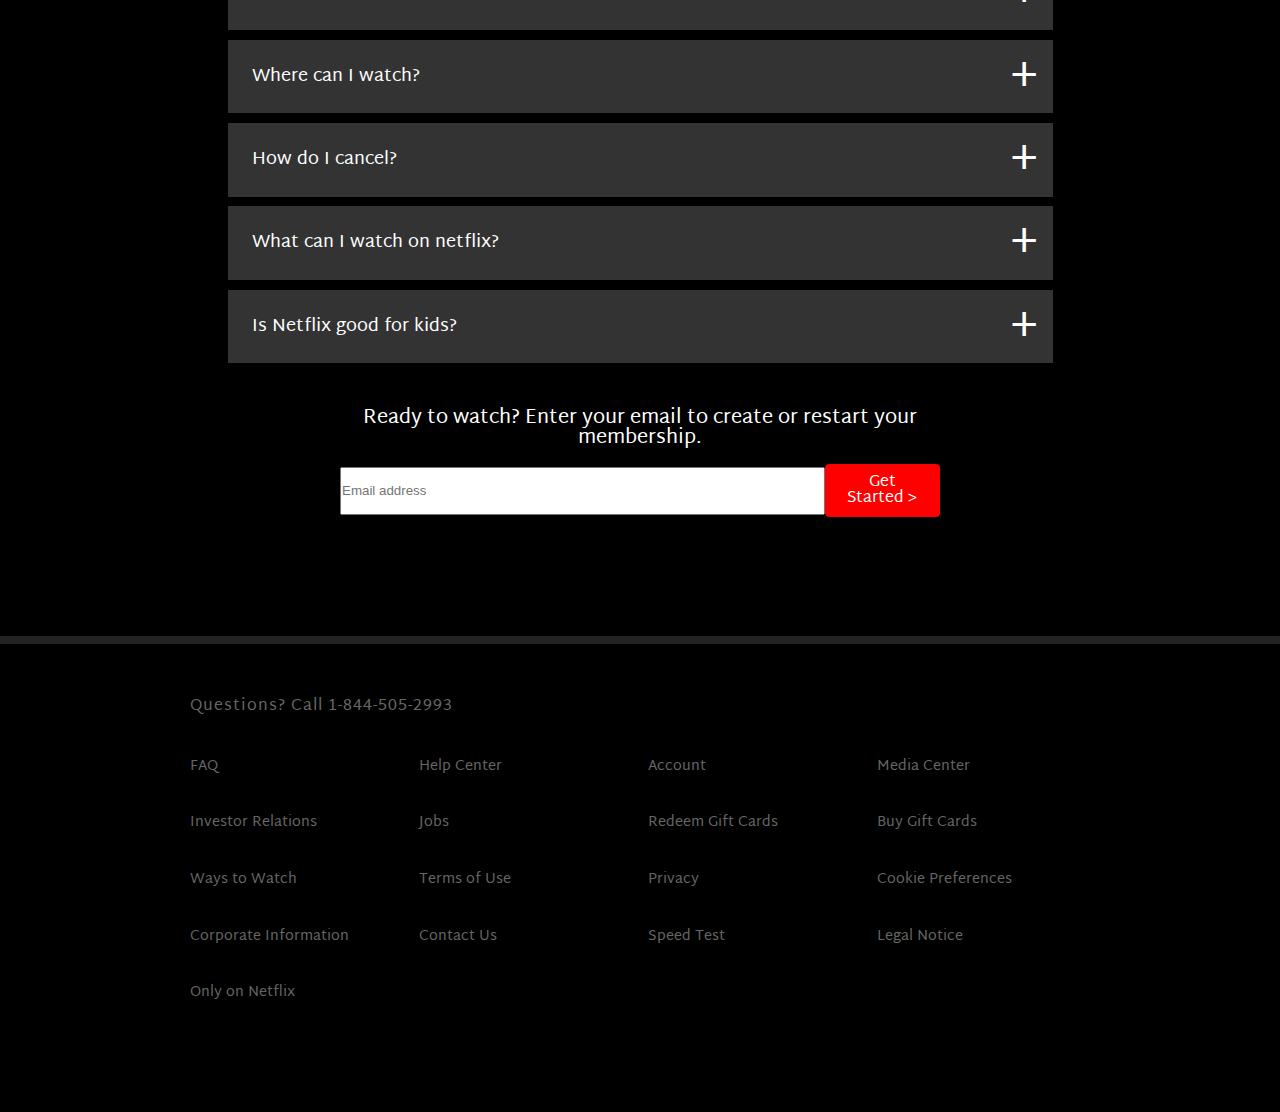
==== commit 981c9c02: "created javascript files. Creating accordian menu for FAQ section" ====
--- a/index.html
+++ b/index.html
@@ -10,6 +10,7 @@
     <link rel="preconnect" href="https://fonts.googleapis.com">
     <link rel="preconnect" href="https://fonts.gstatic.com" crossorigin>
     <link href="https://fonts.googleapis.com/css2?family=Martel+Sans:wght@200&display=swap" rel="stylesheet">
+    <script src="main.js" defer></script>
 </head>
 <body>
 
@@ -22,7 +23,7 @@
         <section id="section-a" class="header__section-a">
             <h1>Unlimited movies, TV shows, and more.</h1>
             <p id="header__p1">Watch anywhere. Cancel anytime</p>
-            <p id="header__p2"">Ready to watch? Enter your email to create or restart your membership.</p>
+            <p id="header__p2">Ready to watch? Enter your email to create or restart your membership.</p>
             <div class="email">
                 <input class="header__section-a-input" type="text" placeholder="Email address">
                 <a href="#" class="header__get-started-btn">Get Started ></a>
@@ -77,7 +78,7 @@
         <section class="section-f">
             <div class="section-faq">
                 <h1>Frequently Asked Questions</h1>
-                <ul>
+                <ul class='section-faq__ul'>
                     <li>What is Netflix?<span>+</span></li>
                     <li>How much does Netflix cost?<span>+</span></li>
                     <li>Where can I watch?<span>+</span></li>
--- a/styles.css
+++ b/styles.css
@@ -255,20 +255,17 @@
   .section-faq {
     justify-content: center;
     height: 110vh;
-    border: 1px solid coral;
   }
   .section-faq ul {
     justify-content: space-between;
     max-width: 825px;
     height: 500px;
-    border: 1px solid red;
   }
   .section-faq ul li {
     flex: 1;
     width: 100%;
     padding-top: 2.5rem;
     padding-bottom: 2.5rem;
-    border: 1px solid white;
   }
 }
 
@@ -334,3 +331,7 @@
     grid-template-columns: repeat(4, 1fr);
   }
 }
+
+.expanded-li {
+  color: red;
+}
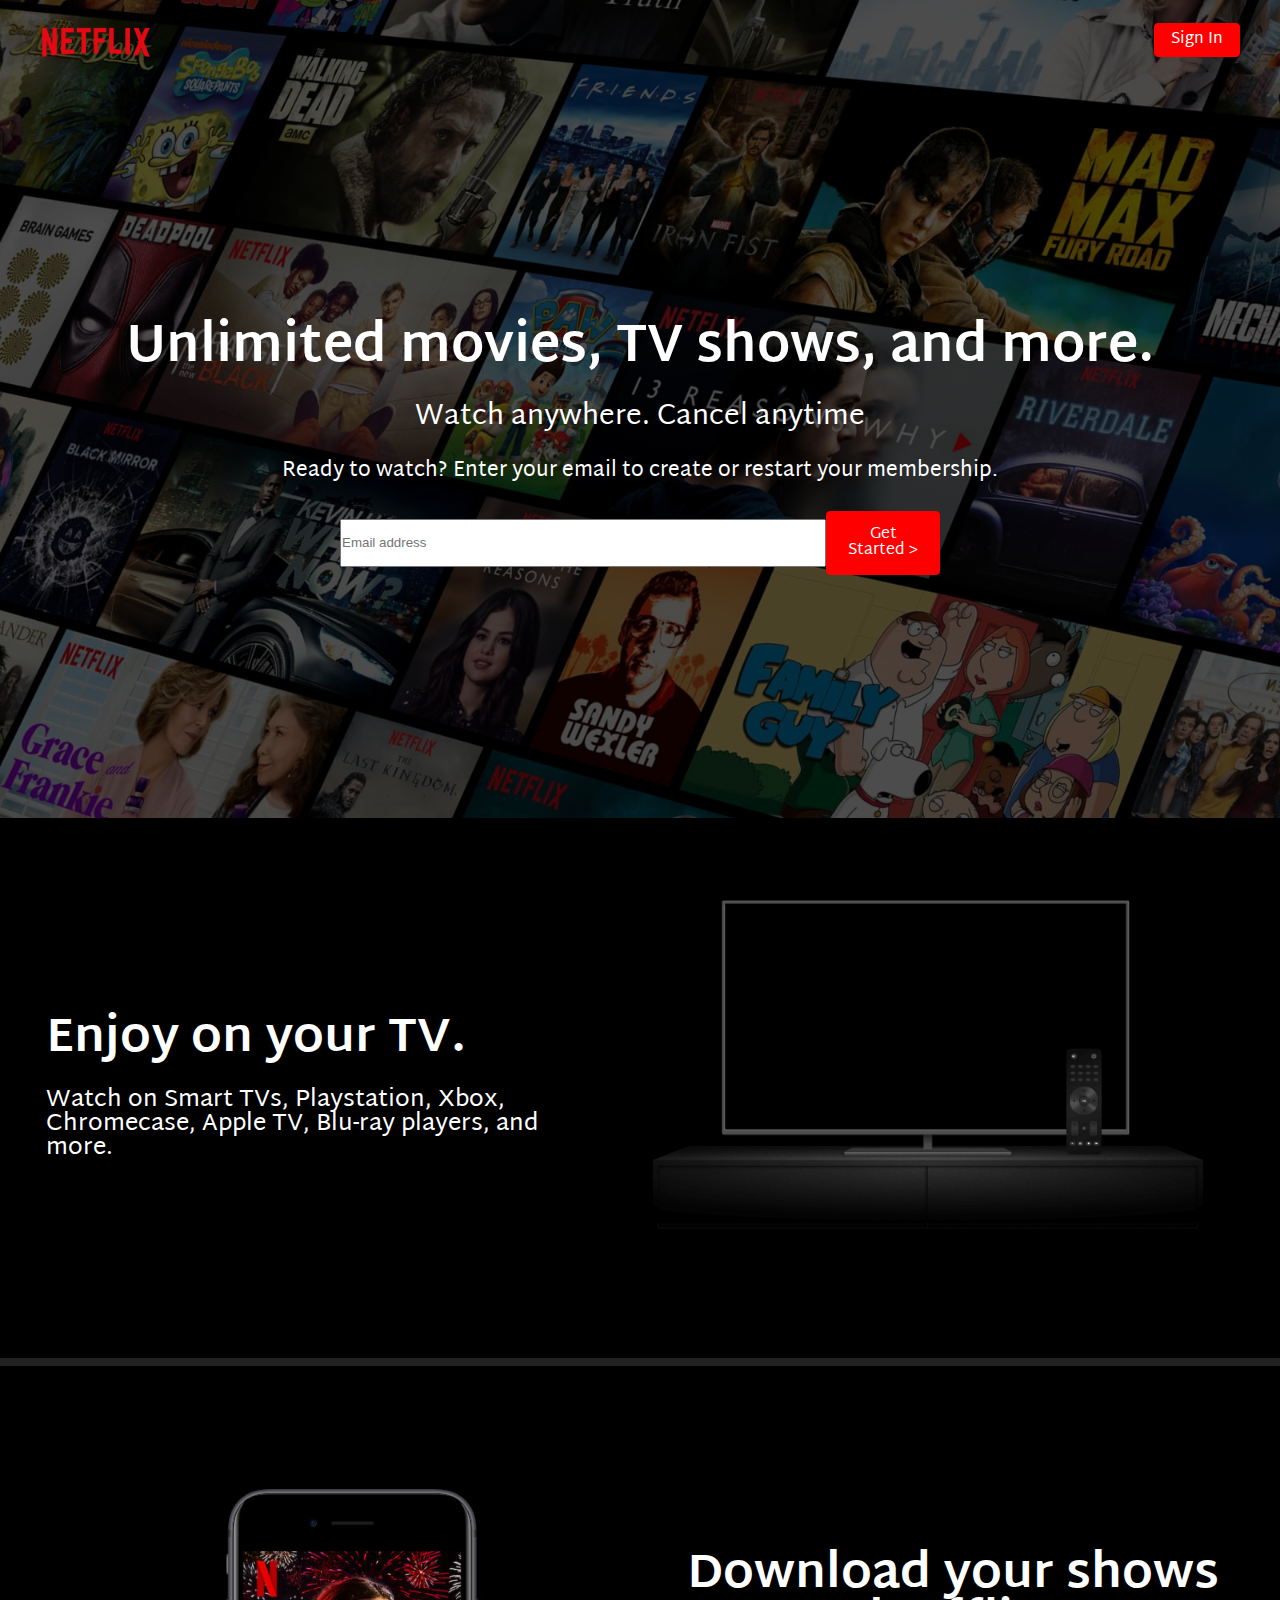
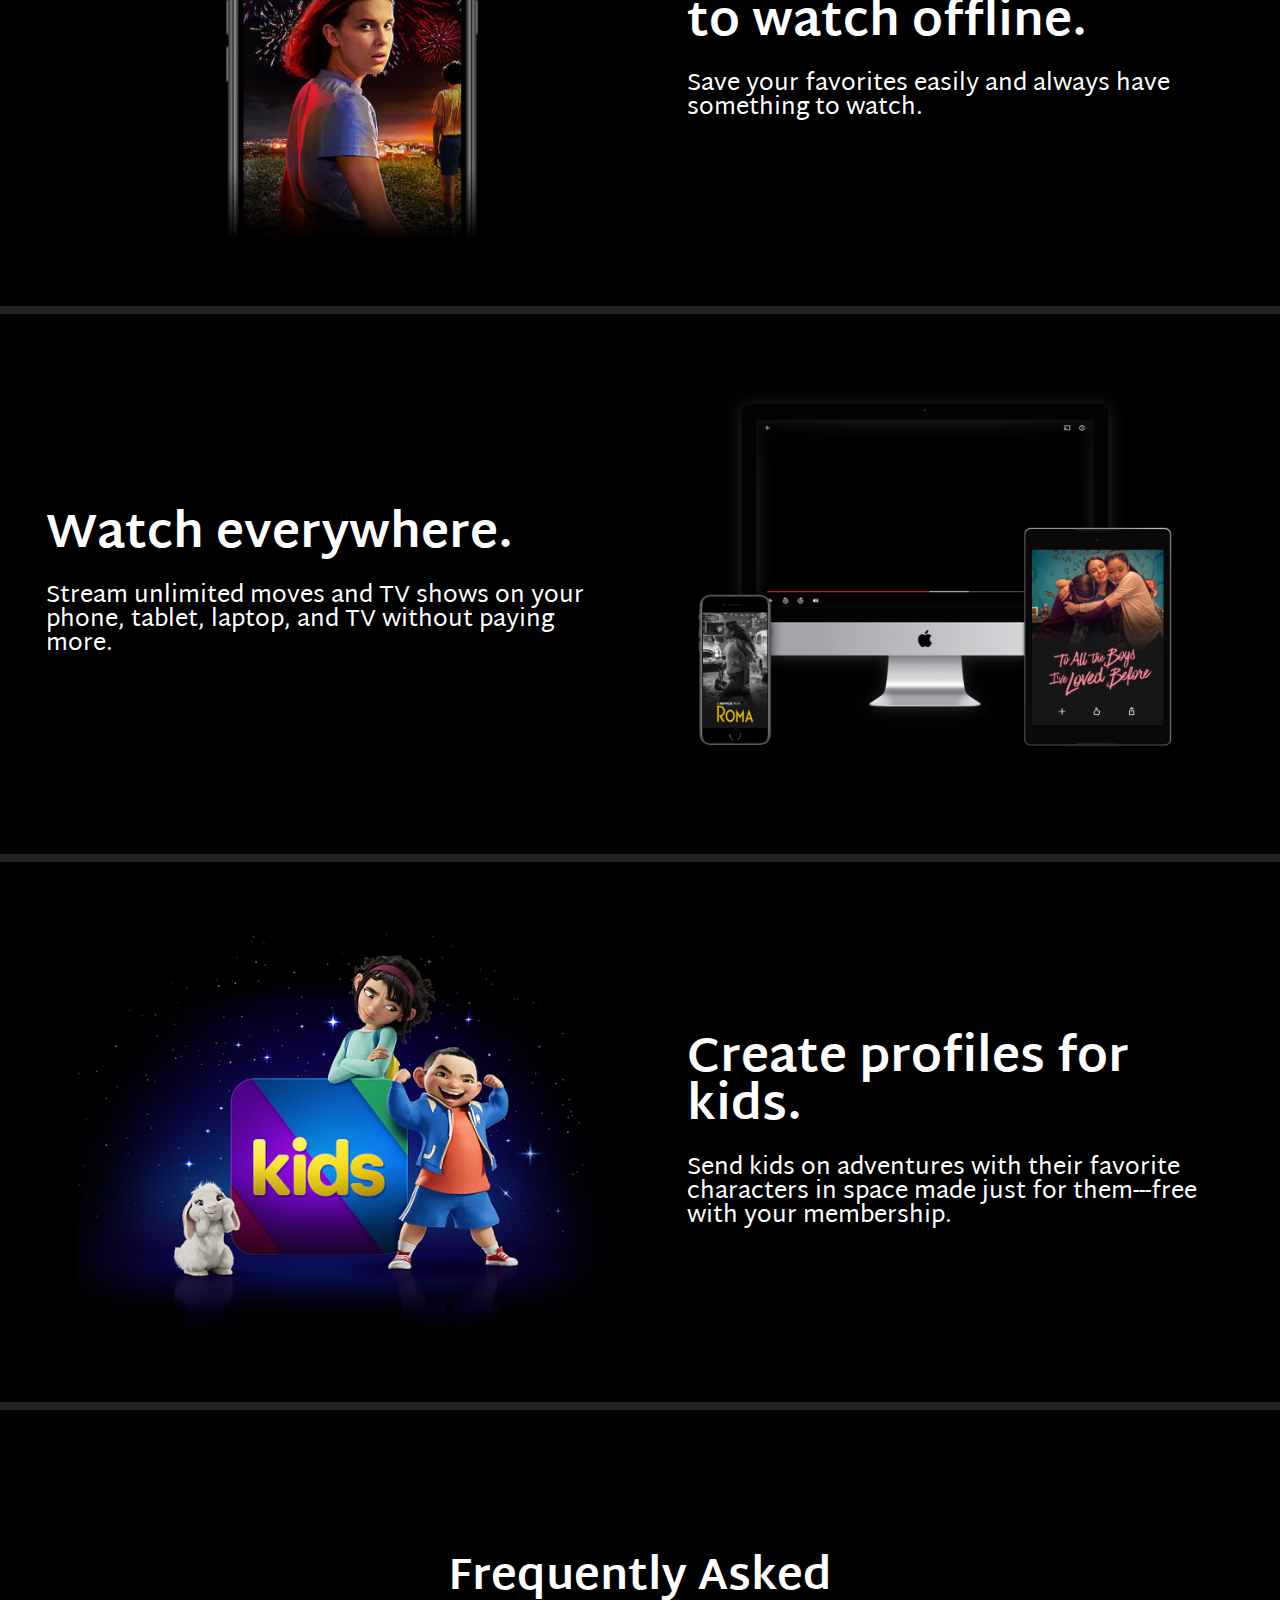
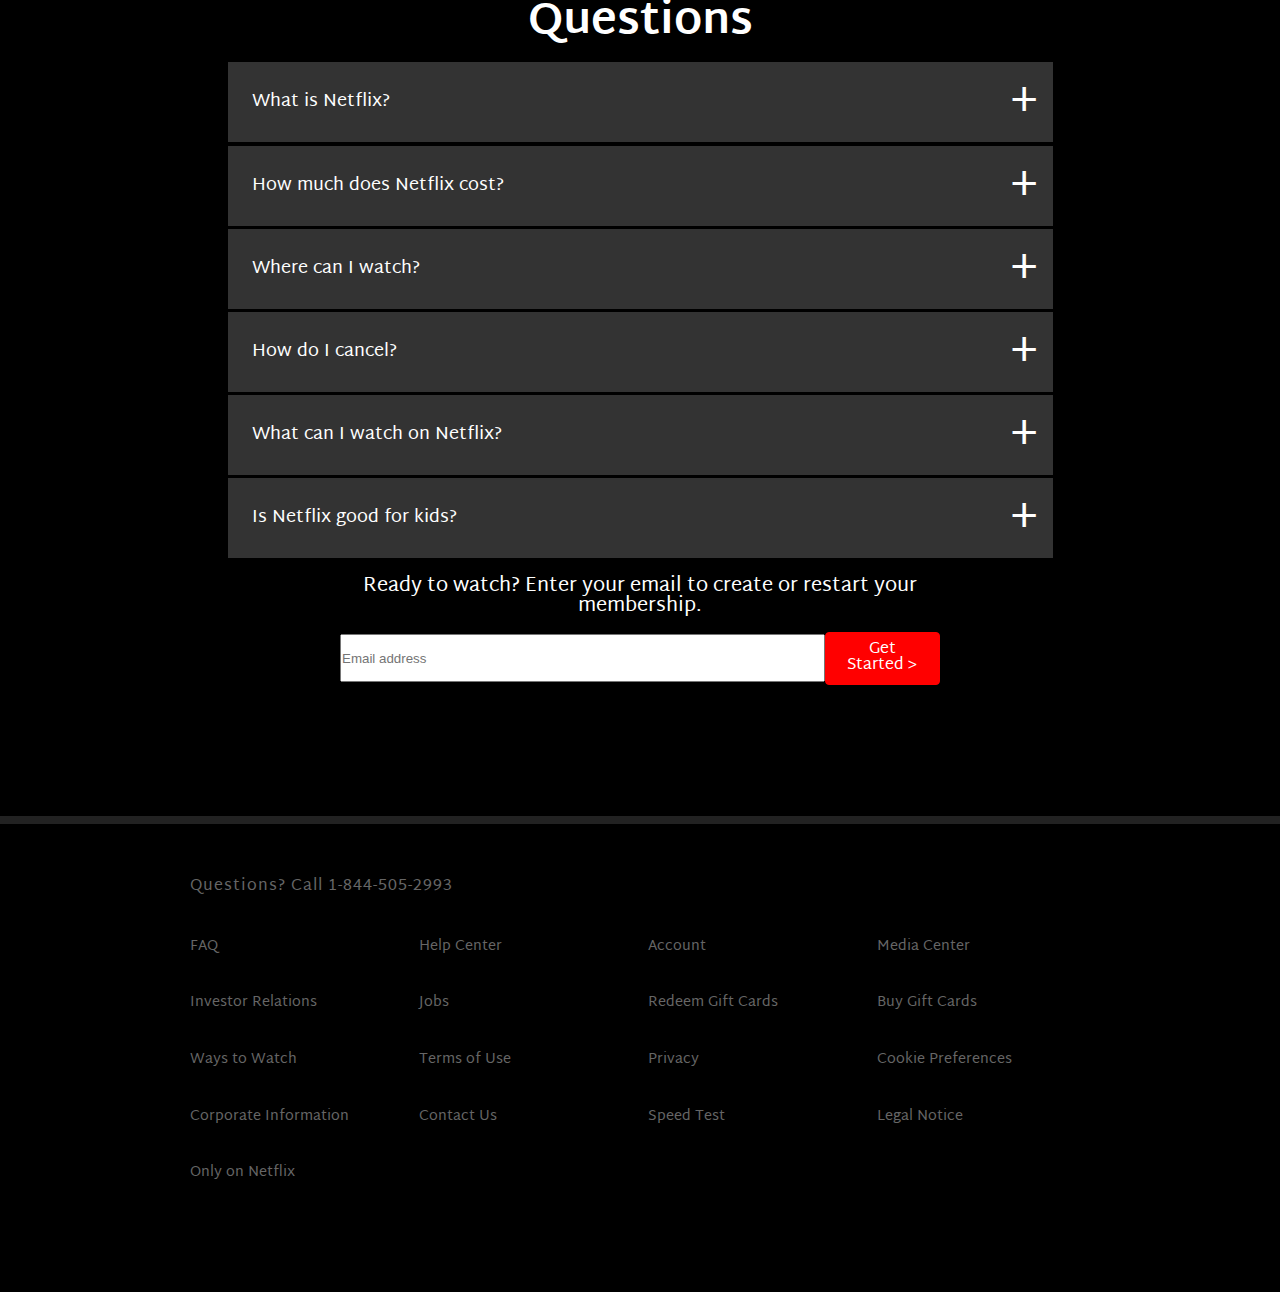
==== commit f75e1e04: "updated FAQ section to have accordion menu" ====
--- a/index.html
+++ b/index.html
@@ -79,12 +79,31 @@
             <div class="section-faq">
                 <h1>Frequently Asked Questions</h1>
                 <ul class='section-faq__ul'>
-                    <li>What is Netflix?<span>+</span></li>
-                    <li>How much does Netflix cost?<span>+</span></li>
-                    <li>Where can I watch?<span>+</span></li>
-                    <li>How do I cancel?<span>+</span></li>
-                    <li>What can I watch on netflix?<span>+</span></li>
-                    <li>Is Netflix good for kids?<span>+</span></li>
+                    <div>
+                        <li>What is Netflix?<span>+</span></li>
+                        <p class='closed-li'>Lorem ipsum dolor sit amet consectetur, adipisicing elit. Cupiditate similique incidunt sint quod eius possimus officiis earum iusto vitae dolore, asperiores quia tempore obcaecati esse?</p>
+                    </div>
+                    <div>
+                        <li>How much does Netflix cost?<span>+</span></li>
+                        <p class='closed-li'>Lorem ipsum dolor sit amet consectetur, adipisicing elit. Cupiditate similique incidunt sint quod eius possimus officiis earum iusto vitae dolore, asperiores quia tempore obcaecati esse?</p>
+                    </div>
+                    <div>
+                        <li>Where can I watch?<span>+</span></li>
+                        <p class='closed-li'>Lorem ipsum dolor sit amet consectetur, adipisicing elit. Cupiditate similique incidunt sint quod eius possimus officiis earum iusto vitae dolore, asperiores quia tempore obcaecati esse?</p>
+                    </div>
+                    <div>
+                        <li>How do I cancel?<span>+</span></li>
+                        <p class='closed-li'>Lorem ipsum dolor sit amet consectetur, adipisicing elit. Cupiditate similique incidunt sint quod eius possimus officiis earum iusto vitae dolore, asperiores quia tempore obcaecati esse?</p>
+                    </div>
+                    <div>
+                        <li>What can I watch on Netflix?<span>+</span></li>
+                        <p class='closed-li'>Lorem ipsum dolor sit amet consectetur, adipisicing elit. Cupiditate similique incidunt sint quod eius possimus officiis earum iusto vitae dolore, asperiores quia tempore obcaecati esse?</p>
+                    </div>
+                    <div>
+                        <li>Is Netflix good for kids?<span>+</span></li>
+                        <p class='closed-li'>Lorem ipsum dolor sit amet consectetur, adipisicing elit. Cupiditate similique incidunt sint quod eius possimus officiis earum iusto vitae dolore, asperiores quia tempore obcaecati esse?</p>
+                    </div>
+                  
                 </ul>
                 <p>Ready to watch? Enter your email to create or restart your membership.</p>
                 <div class="email">
--- a/styles.css
+++ b/styles.css
@@ -137,7 +137,7 @@
   text-align: left;
   align-items: center;
   padding-left: 1.5rem;
-  margin: 0.3rem 0;
+  margin: 0.1rem 0;
 }
 
 .section-faq ul li span {
@@ -192,7 +192,7 @@
   display: flex;
   flex-direction: column;
   align-items: center;
-  height: 80vh;
+  min-height: 80vh;
   width: 80vw;
   max-width: 600px;
 }
@@ -220,11 +220,11 @@
 @media (min-width: 950px) {
   .main__section:nth-child(odd) {
     flex-direction: row;
-    height: 55vh;
+    height: 60vh;
   }
   .main__section:nth-child(even) {
     flex-direction: row-reverse;
-    height: 55vh;
+    height: 60vh;
   }
   .section__text {
     display: flex;
@@ -254,24 +254,23 @@
   }
   .section-faq {
     justify-content: center;
-    height: 110vh;
+    min-height: 110vh;
   }
   .section-faq ul {
-    justify-content: space-between;
     max-width: 825px;
-    height: 500px;
+    height: auto;
   }
   .section-faq ul li {
-    flex: 1;
-    width: 100%;
+    width: 50%;
     padding-top: 2.5rem;
     padding-bottom: 2.5rem;
+    height: 5rem;
   }
 }
 
 @media (min-width: 550px) {
   .section-faq {
-    height: 105vh;
+    min-height: 105vh;
   }
   .section-faq ul {
     width: 80vw;
@@ -288,7 +287,6 @@
     margin-top: 2rem;
   }
   .section-faq p {
-    margin-top: 1.5rem;
     font-size: 1.25rem;
   }
 
@@ -333,5 +331,16 @@
 }
 
 .expanded-li {
-  color: red;
-}
+  color: white;
+  background: #555;
+  padding: 1.5rem;
+  text-align: left;
+}
+
+.closed-li {
+  display: none;
+}
+
+.li-span {
+  transform: rotate(45deg);
+}
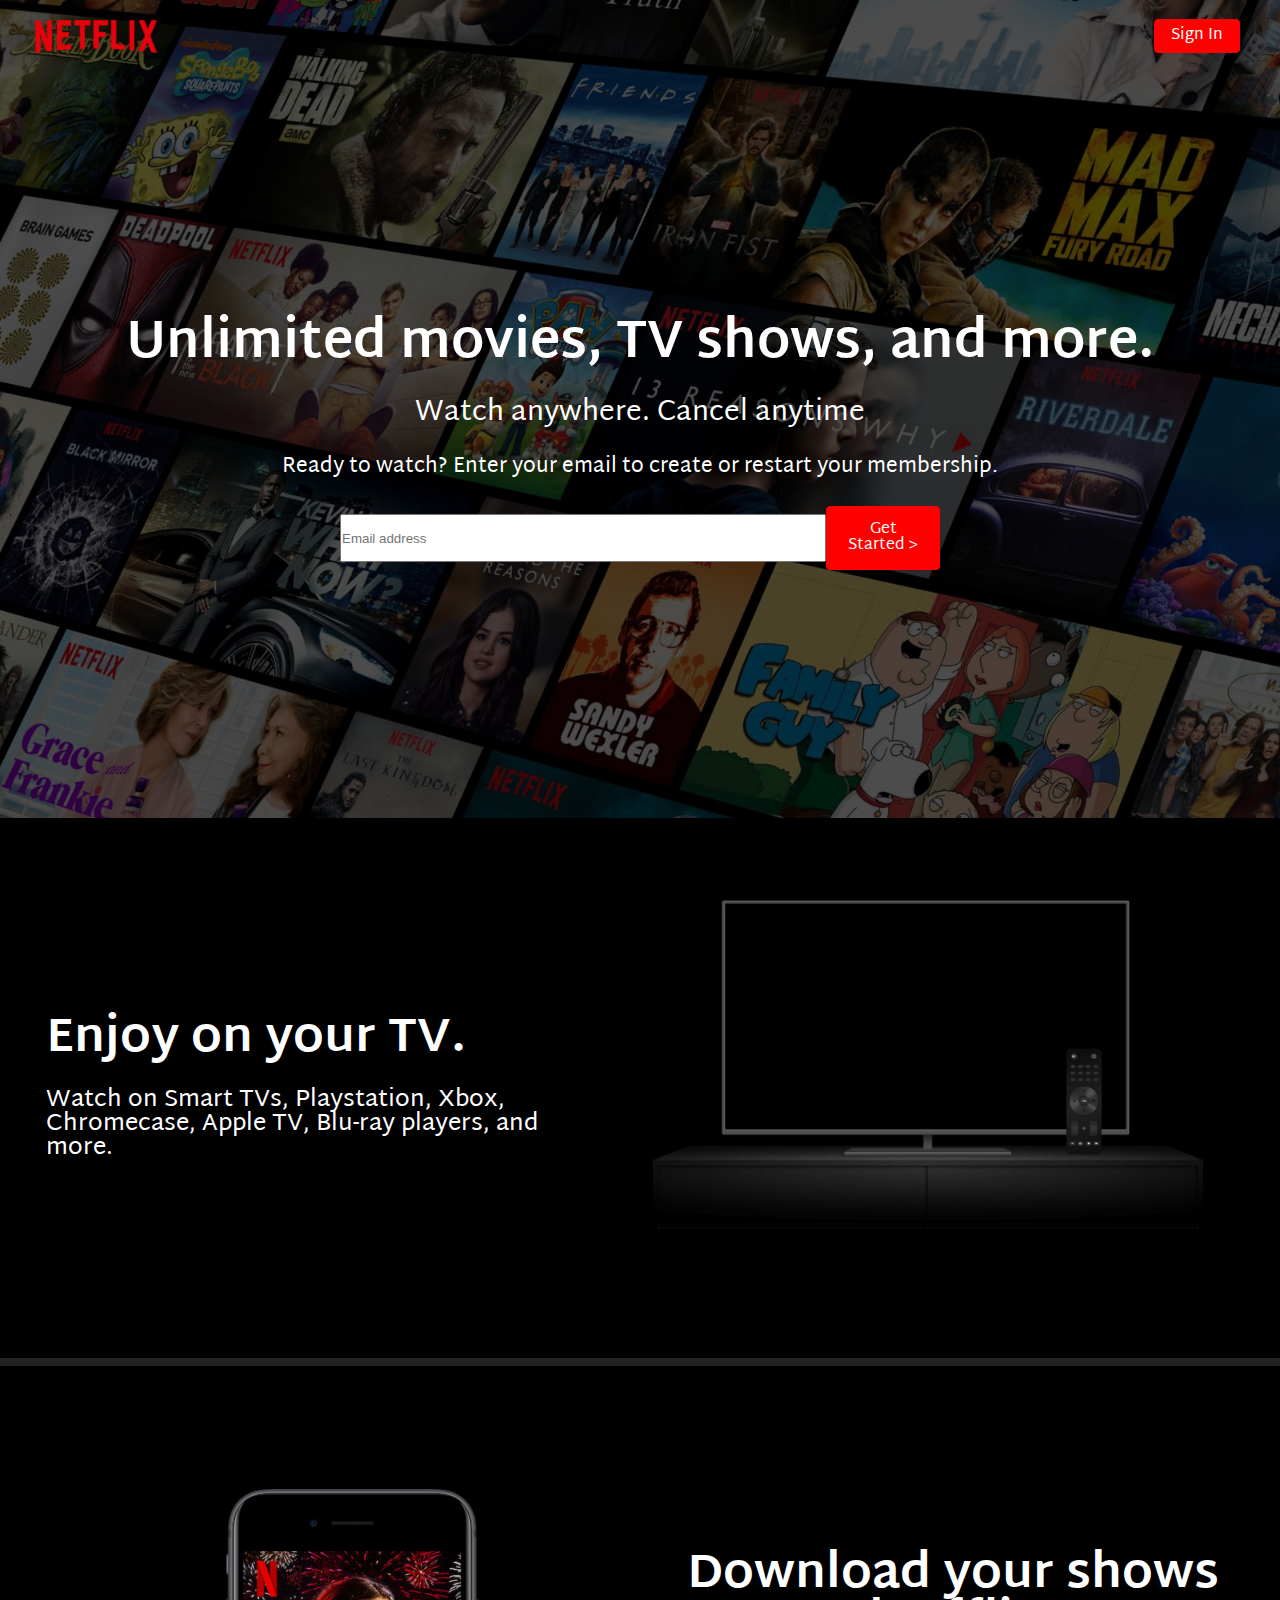
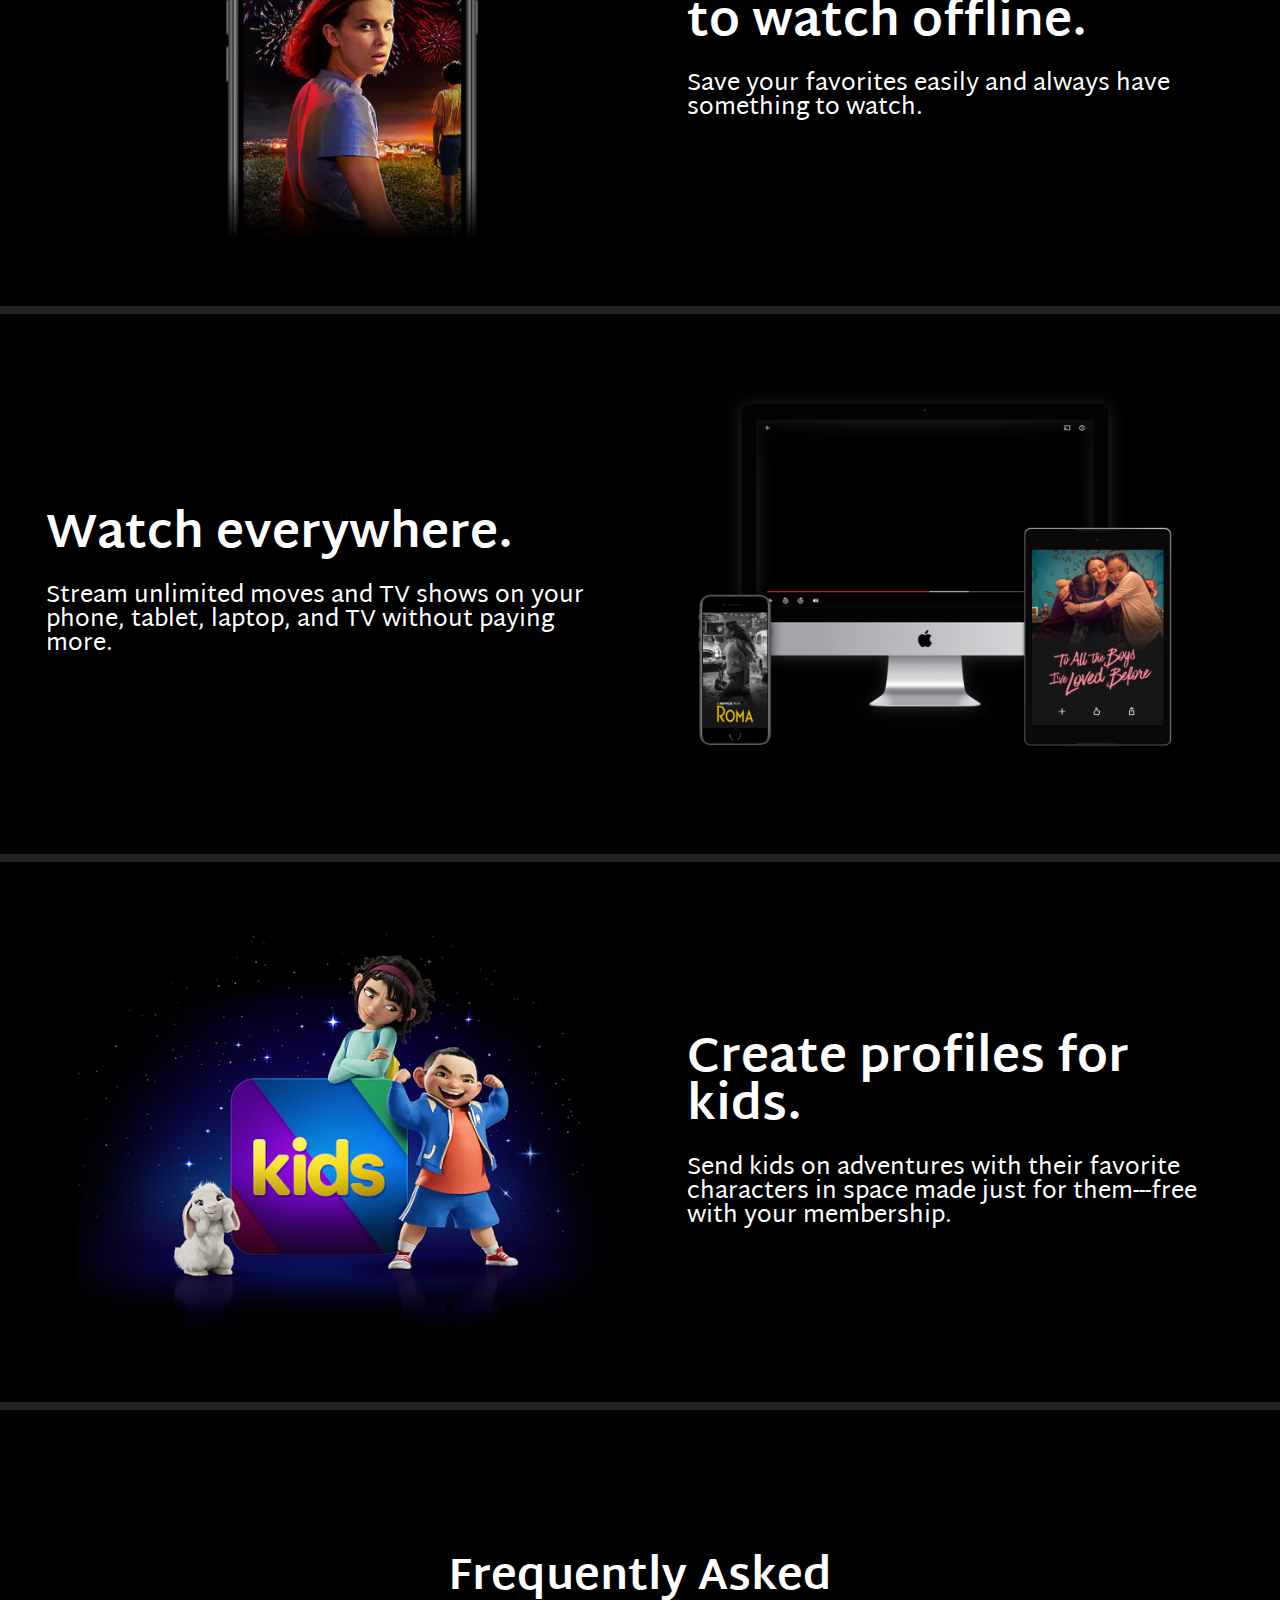
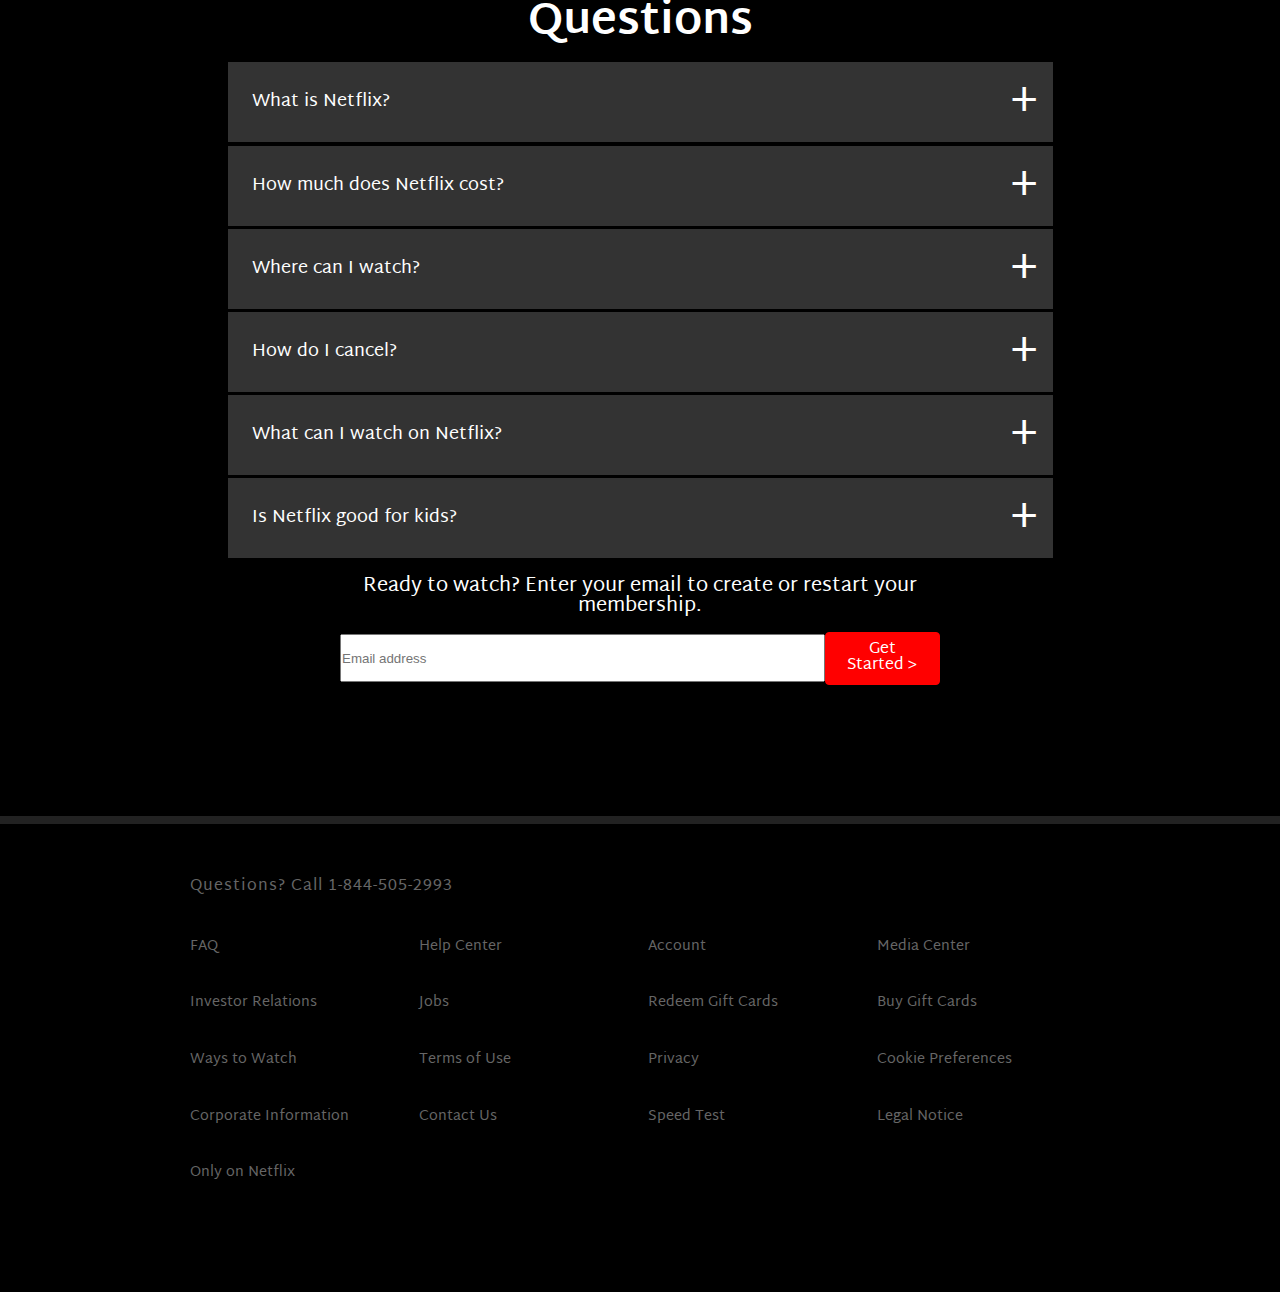
==== commit c5018487: "added sign-in page" ====
--- a/index.html
+++ b/index.html
@@ -18,7 +18,7 @@
         <div class="header__background-image"></div>
         <div class="header__top">
             <img class="header__logo" src="images/logo.png" alt="Netflix">
-            <a href="#" class="header__btn header__btn--style">Sign In</a>
+            <a href="login.html" class="header__btn header__btn--style">Sign In</a>
         </div>
         <section id="section-a" class="header__section-a">
             <h1>Unlimited movies, TV shows, and more.</h1>
